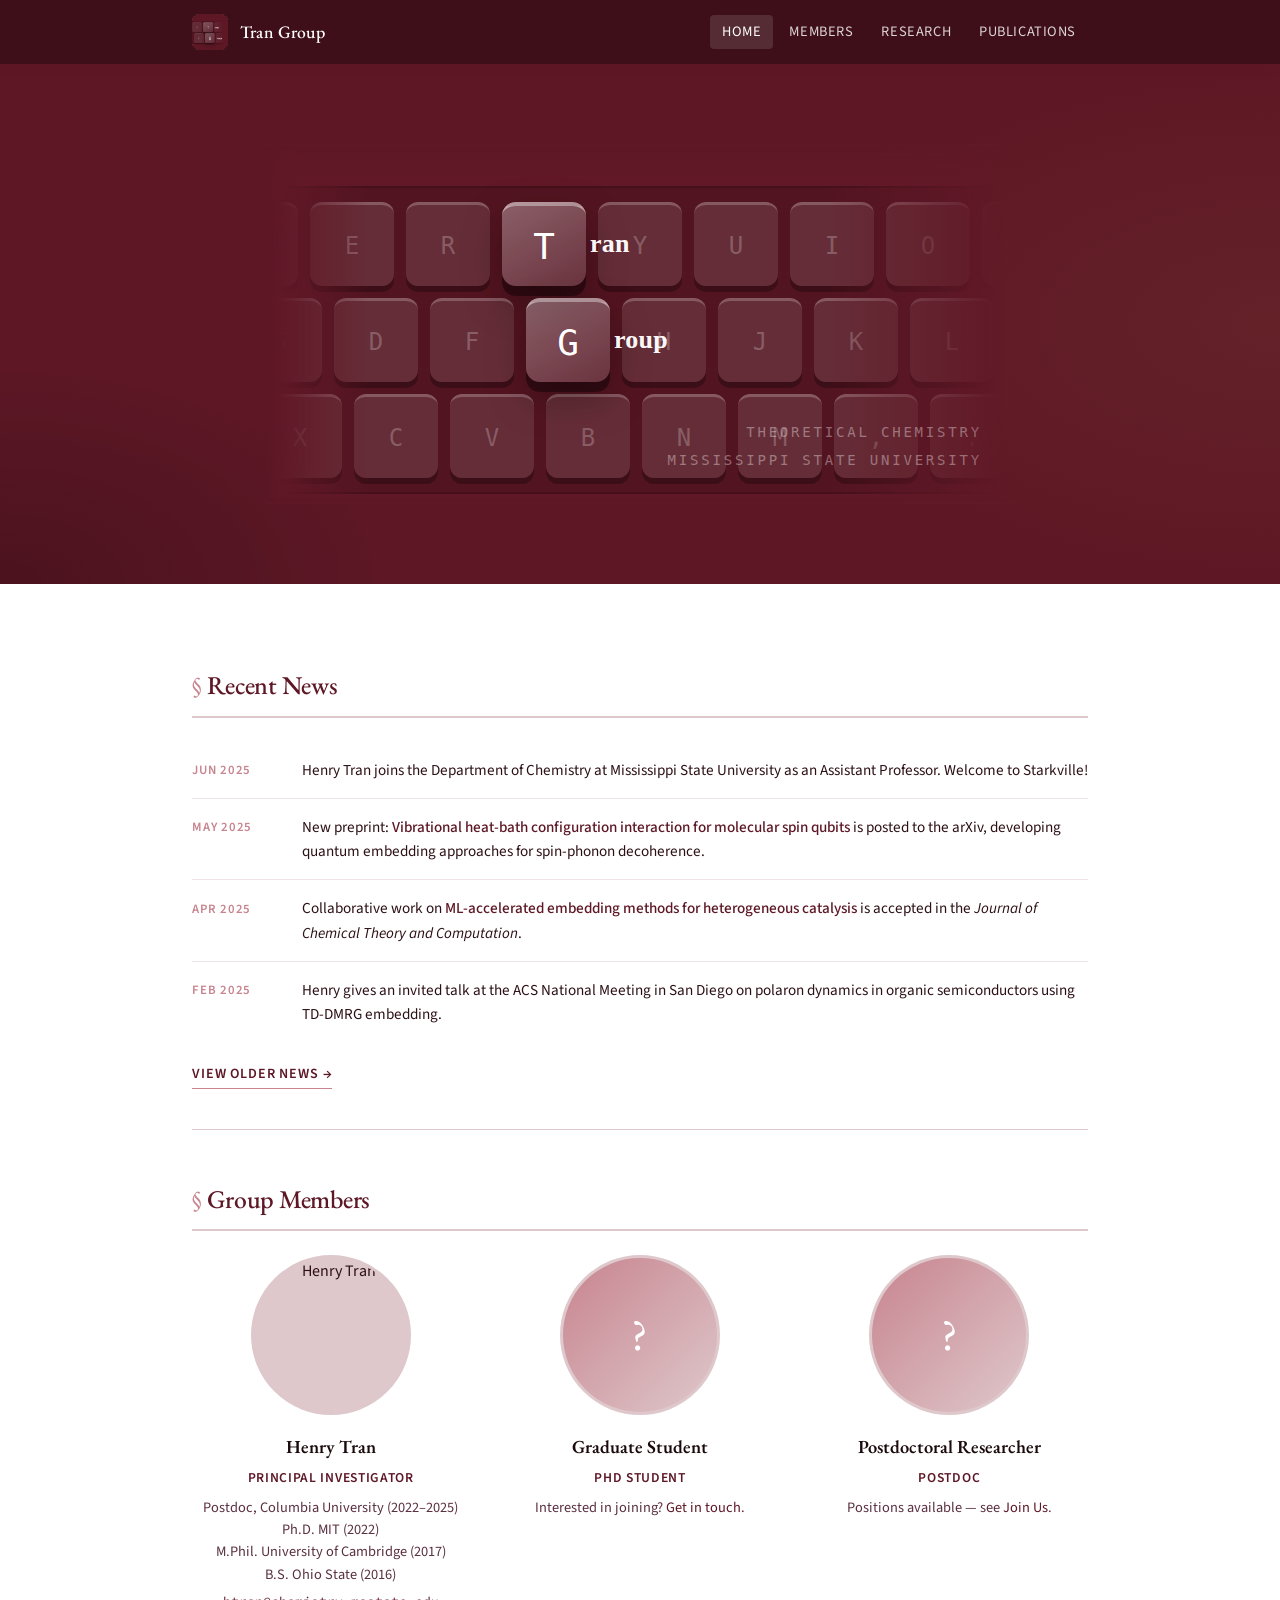
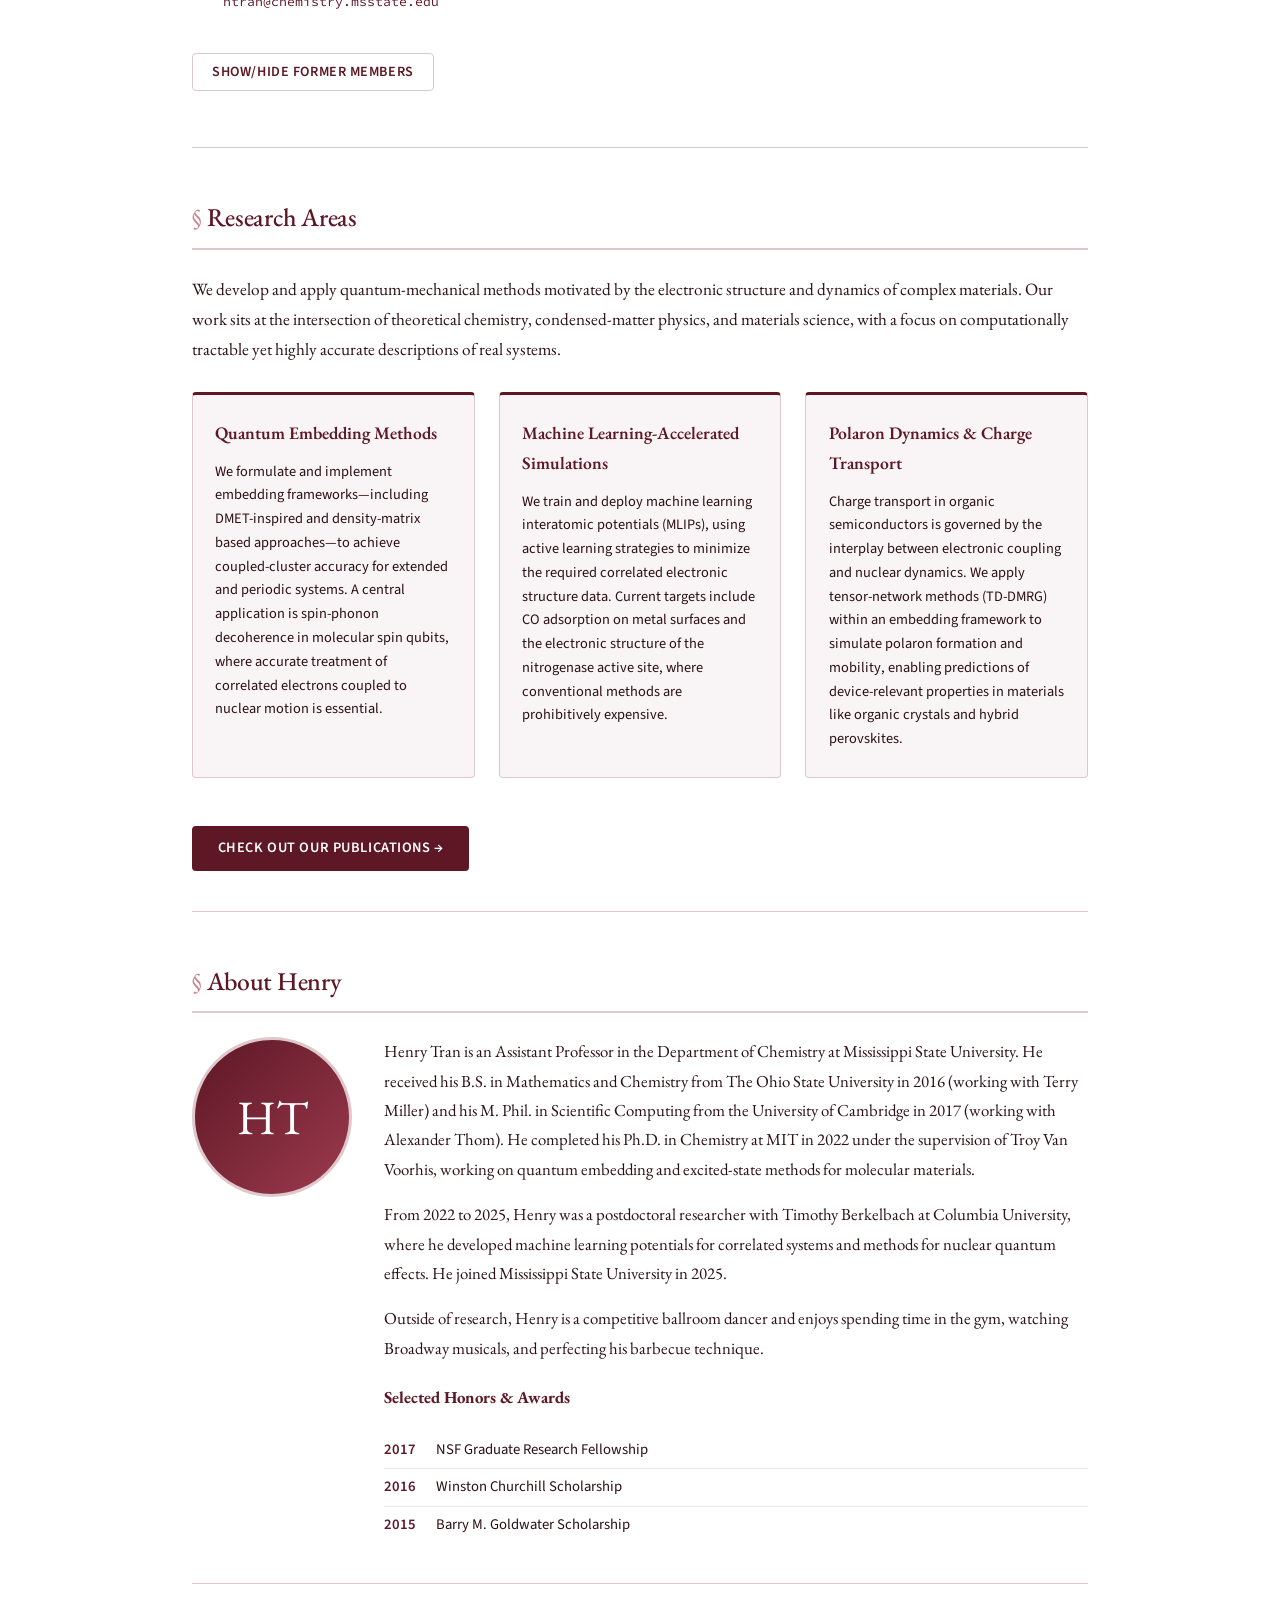
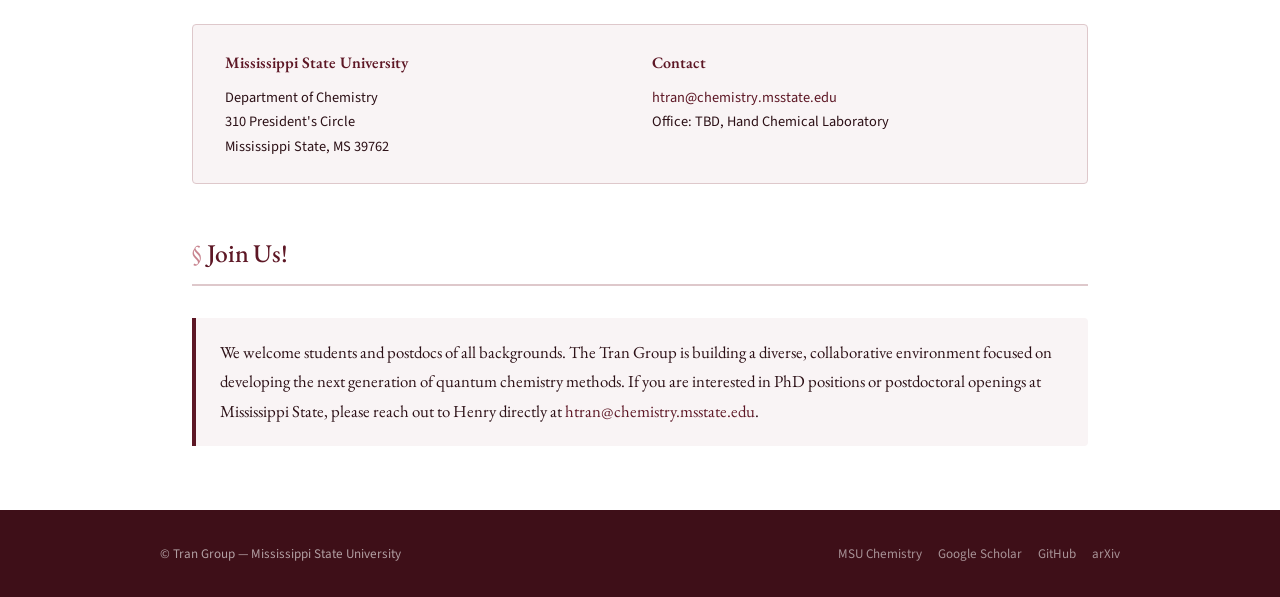
==== index.html @ 94c7b517 "initial commit" ====
<!DOCTYPE html>
<html lang="en">
<head>
  <meta charset="UTF-8" />
  <meta name="viewport" content="width=device-width, initial-scale=1" />
  <meta name="author" content="Henry Tran" />
  <meta name="description" content="The Tran Group — Theoretical Chemistry at Mississippi State University. Research in quantum embedding, machine learning potentials, and polaron dynamics." />
  <title>The Tran Group — Mississippi State University</title>
  <link rel="icon" type="image/png" href="images/tran_group_icon_maroon_512.png" />
  <link rel="stylesheet" href="css/main.css" />
</head>
<body>

<!-- ===== NAVBAR ===== -->
<nav class="navbar">
  <div class="navbar-inner">
    <a class="navbar-brand" href="index.html">
      <img class="nav-icon" src="images/tran_group_icon_maroon_512.png" alt="Tran Group icon" />
      <span>Tran Group</span>
    </a>
    <button class="navbar-toggle" id="navToggle" aria-label="Toggle navigation">
      <span></span><span></span><span></span>
    </button>
    <ul class="navbar-links" id="navLinks">
      <li><a href="index.html" class="active">Home</a></li>
      <li><a href="index.html#members">Members</a></li>
      <li><a href="index.html#research">Research</a></li>
      <li><a href="publications.html">Publications</a></li>
    </ul>
  </div>
</nav>

<!-- ===== HEADER ===== -->
<header class="site-header">
  <div class="header-inner">
    <div class="header-logo-wrap">
      <img src="images/tran_group_logo_maroon_fuzzy.png" alt="Tran Group logo" />
    </div>
    <div class="header-text">
      <h1>The Tran Group</h1>
      <p class="subtitle">Theoretical Chemistry at <em>Mississippi State University</em></p>
    </div>
  </div>
</header>

<!-- ===== MAIN CONTENT ===== -->
<main class="page-wrapper">

  <!-- News -->
  <section class="news-section" id="news">
    <h2 class="section-heading">Recent News</h2>
    <ul class="news-list">

      <li class="news-item">
        <span class="news-date">Jun 2025</span>
        <div class="news-content">
          Henry Tran joins the Department of Chemistry at Mississippi State University as an Assistant Professor. Welcome to Starkville!
        </div>
      </li>

      <li class="news-item">
        <span class="news-date">May 2025</span>
        <div class="news-content">
          New preprint: <a href="#">Vibrational heat-bath configuration interaction for molecular spin qubits</a> is posted to the arXiv, developing quantum embedding approaches for spin-phonon decoherence.
        </div>
      </li>

      <li class="news-item">
        <span class="news-date">Apr 2025</span>
        <div class="news-content">
          Collaborative work on <a href="#">ML-accelerated embedding methods for heterogeneous catalysis</a> is accepted in the <em>Journal of Chemical Theory and Computation</em>.
        </div>
      </li>

      <li class="news-item">
        <span class="news-date">Feb 2025</span>
        <div class="news-content">
          Henry gives an invited talk at the ACS National Meeting in San Diego on polaron dynamics in organic semiconductors using TD-DMRG embedding.
        </div>
      </li>

    </ul>
    <a class="view-older" href="news.html">View older news &rarr;</a>
  </section>

  <hr />

  <!-- Members -->
  <section id="members">
    <h2 class="section-heading">Group Members</h2>

    <div class="members-grid">

      <!-- PI -->
      <div class="member-card">
        <img class="member-photo" src="images/profiles/henry.jpg" alt="Henry Tran" />
        <div class="member-name">Henry Tran</div>
        <div class="member-role">Principal Investigator</div>
        <div class="member-bio">
          Postdoc, Columbia University (2022–2025)<br />
          Ph.D. MIT (2022)<br />
          M.Phil. University of Cambridge (2017)<br />
          B.S. Ohio State (2016)
        </div>
        <div class="member-email"><a href="mailto:htran@chemistry.msstate.edu">htran@chemistry.msstate.edu</a></div>
      </div>

      <!-- Placeholder grad students / postdocs -->
      <div class="member-card">
        <div class="member-photo-placeholder">?</div>
        <div class="member-name">Graduate Student</div>
        <div class="member-role">PhD Student</div>
        <div class="member-bio">
          Interested in joining? <a href="mailto:htran@chemistry.msstate.edu">Get in touch.</a>
        </div>
      </div>

      <div class="member-card">
        <div class="member-photo-placeholder">?</div>
        <div class="member-name">Postdoctoral Researcher</div>
        <div class="member-role">Postdoc</div>
        <div class="member-bio">
          Positions available — see <a href="#join">Join Us</a>.
        </div>
      </div>

    </div>

    <button class="former-members-toggle" id="formerToggle">Show/hide former members</button>
    <div class="former-list" id="formerList">
      <p style="font-size:0.9rem;color:var(--text-mid);padding:0.75rem 0;">No former members yet — the group is just getting started!</p>
    </div>
  </section>

  <hr />

  <!-- Research -->
  <section id="research">
    <h2 class="section-heading">Research Areas</h2>

    <p class="research-intro">
      We develop and apply quantum-mechanical methods motivated by the electronic structure and 
      dynamics of complex materials. Our work sits at the intersection of theoretical chemistry, 
      condensed-matter physics, and materials science, with a focus on computationally tractable 
      yet highly accurate descriptions of real systems.
    </p>

    <div class="research-areas">

      <div class="research-card">
        <h4>Quantum Embedding Methods</h4>
        <p>
          We formulate and implement embedding frameworks—including DMET-inspired and density-matrix 
          based approaches—to achieve coupled-cluster accuracy for extended and periodic systems. 
          A central application is spin-phonon decoherence in molecular spin qubits, where accurate 
          treatment of correlated electrons coupled to nuclear motion is essential.
        </p>
      </div>

      <div class="research-card">
        <h4>Machine Learning-Accelerated Simulations</h4>
        <p>
          We train and deploy machine learning interatomic potentials (MLIPs), using active learning 
          strategies to minimize the required correlated electronic structure data. Current targets 
          include CO adsorption on metal surfaces and the electronic structure of the nitrogenase 
          active site, where conventional methods are prohibitively expensive.
        </p>
      </div>

      <div class="research-card">
        <h4>Polaron Dynamics & Charge Transport</h4>
        <p>
          Charge transport in organic semiconductors is governed by the interplay between electronic 
          coupling and nuclear dynamics. We apply tensor-network methods (TD-DMRG) within an embedding 
          framework to simulate polaron formation and mobility, enabling predictions of device-relevant 
          properties in materials like organic crystals and hybrid perovskites.
        </p>
      </div>

    </div>

    <a class="publications-cta" href="publications.html">Check out our publications &rarr;</a>
  </section>

  <hr />

  <!-- About Henry -->
  <section id="about">
    <h2 class="section-heading">About Henry</h2>

    <div class="pi-bio">
      <div class="pi-photo-placeholder">HT</div>
      <div class="pi-bio-text">
        <p>
          Henry Tran is an Assistant Professor in the Department of Chemistry at Mississippi State 
          University. He received his B.S. in Mathematics and Chemistry from The Ohio State University 
          in 2016 (working with Terry Miller) and his M. Phil. in Scientific Computing from the University of Cambridge in 2017 (working with Alexander Thom). 
          He completed his Ph.D. in Chemistry at MIT in 2022 under the supervision of Troy Van Voorhis, working on 
          quantum embedding and excited-state methods for molecular materials.
        </p>
        <p>
          From 2022 to 2025, Henry was a postdoctoral researcher with Timothy Berkelbach at Columbia 
          University, where he developed machine learning potentials for 
          correlated systems and methods for nuclear quantum effects. He joined Mississippi State 
          University in 2025. 
        </p>
        <p>
          Outside of research, Henry is a competitive ballroom dancer and enjoys spending time in the gym, 
          watching Broadway musicals, and perfecting his barbecue technique.
        </p>

        <h3 style="font-family:var(--font-serif);font-size:1.05rem;color:var(--maroon);margin:1.25rem 0 0.5rem;">Selected Honors &amp; Awards</h3>
        <ul class="awards-list">
          <li>
            <span class="award-year">2017</span>
            <span>NSF Graduate Research Fellowship</span>
          </li>
          <li>
            <span class="award-year">2016</span>
            <span>Winston Churchill Scholarship</span>
          </li>
          <li>
            <span class="award-year">2015</span>
            <span>Barry M. Goldwater Scholarship</span>
          </li>
        </ul>
      </div>
    </div>
  </section>

  <hr />

  <!-- Contact -->
  <section id="contact">
    <div class="contact-section">
      <div>
        <h4>Mississippi State University</h4>
        <address>
          Department of Chemistry<br />
          310 President's Circle<br />
          Mississippi State, MS 39762
        </address>
      </div>
      <div>
        <h4>Contact</h4>
        <p>
          <a href="mailto:htran@chemistry.msstate.edu">htran@chemistry.msstate.edu</a><br />
          Office: TBD, Hand Chemical Laboratory
        </p>
      </div>
    </div>
  </section>

  <!-- Join Us -->
  <section id="join">
    <h2 class="section-heading">Join Us!</h2>
    <div class="join-section">
      We welcome students and postdocs of all backgrounds. The Tran Group is building a diverse, 
      collaborative environment focused on developing the next generation of quantum chemistry methods. 
      If you are interested in PhD positions or postdoctoral openings at Mississippi State, 
      please reach out to Henry directly at 
      <a href="mailto:htran@chemistry.msstate.edu">htran@chemistry.msstate.edu</a>.
    </div>
  </section>

</main>

<!-- ===== FOOTER ===== -->
<footer class="site-footer">
  <div class="footer-inner">
    <span class="footer-copy">&copy; Tran Group &mdash; Mississippi State University</span>
    <ul class="footer-links">
      <li><a href="https://www.chemistry.msstate.edu/" target="_blank" rel="noopener">MSU Chemistry</a></li>
      <li><a href="https://scholar.google.com/" target="_blank" rel="noopener">Google Scholar</a></li>
      <li><a href="https://github.com/" target="_blank" rel="noopener">GitHub</a></li>
      <li><a href="https://arxiv.org/" target="_blank" rel="noopener">arXiv</a></li>
    </ul>
  </div>
</footer>

<script>
  // Mobile nav toggle
  document.getElementById('navToggle').addEventListener('click', function() {
    document.getElementById('navLinks').classList.toggle('open');
  });

  // Former members toggle
  document.getElementById('formerToggle').addEventListener('click', function() {
    var list = document.getElementById('formerList');
    list.classList.toggle('open');
    this.textContent = list.classList.contains('open')
      ? 'Hide former members'
      : 'Show/hide former members';
  });
</script>

</body>
</html>
---- css/main.css ----
/* ============================================================
   Tran Group — Theoretical Chemistry, Mississippi State University
   CSS — MSU Maroon theme, modeled after Berkelbach Group layout
   ============================================================ */

/* ---------- Google Fonts ---------- */
@import url('https://fonts.googleapis.com/css2?family=EB+Garamond:ital,wght@0,400;0,500;0,600;1,400&family=Source+Sans+3:wght@300;400;600&family=Source+Code+Pro:wght@400&display=swap');

/* ---------- CSS Variables ---------- */
:root {
  --maroon:        #5D1725;
  --maroon-dark:   #3E0F18;
  --maroon-mid:    #7A2133;
  --maroon-light:  #9B3A4D;
  --maroon-pale:   #C8848F;
  --maroon-bg:     #F9F4F5;
  --gold:          #C8A951;
  --gold-light:    #E8CC80;
  --white:         #FFFFFF;
  --off-white:     #FAFAFA;
  --text-dark:     #1A0A0C;
  --text-body:     #2C1016;
  --text-mid:      #5A3040;
  --text-light:    #9B7080;
  --border:        #DEC8CB;
  --border-light:  #F0E4E6;
  --shadow:        rgba(93,23,37,0.12);
  --shadow-strong: rgba(93,23,37,0.22);
  --nav-height:    64px;
  --font-serif:    'EB Garamond', Georgia, serif;
  --font-sans:     'Source Sans 3', system-ui, sans-serif;
  --font-mono:     'Source Code Pro', monospace;
}

/* ---------- Reset & Base ---------- */
*, *::before, *::after { box-sizing: border-box; margin: 0; padding: 0; }

html { scroll-behavior: smooth; font-size: 16px; }

body {
  font-family: var(--font-sans);
  font-size: 1rem;
  line-height: 1.7;
  color: var(--text-body);
  background: var(--white);
  -webkit-font-smoothing: antialiased;
}

a {
  color: var(--maroon);
  text-decoration: none;
  transition: color 0.2s;
}
a:hover { color: var(--maroon-light); text-decoration: underline; }

img { max-width: 100%; display: block; }

hr {
  border: none;
  border-top: 1px solid var(--border);
  margin: 2.5rem 0;
}

/* ---------- Navbar ---------- */
.navbar {
  position: sticky;
  top: 0;
  z-index: 100;
  background: var(--maroon-dark);
  height: var(--nav-height);
  display: flex;
  align-items: center;
  box-shadow: 0 2px 10px var(--shadow-strong);
}

.navbar-inner {
  max-width: 960px;
  width: 100%;
  margin: 0 auto;
  padding: 0 2rem;
  display: flex;
  align-items: center;
  justify-content: space-between;
  gap: 1rem;
}

.navbar-brand {
  display: flex;
  align-items: center;
  gap: 0.75rem;
  text-decoration: none;
}

.navbar-brand img.nav-icon {
  width: 36px;
  height: 36px;
  border-radius: 8px;
  object-fit: cover;
  flex-shrink: 0;
}

.navbar-brand span {
  font-family: var(--font-serif);
  font-size: 1.1rem;
  font-weight: 500;
  color: var(--white);
  letter-spacing: 0.01em;
  white-space: nowrap;
}

.navbar-toggle {
  display: none;
  background: none;
  border: none;
  cursor: pointer;
  padding: 0.25rem;
  flex-direction: column;
  gap: 5px;
}
.navbar-toggle span {
  display: block;
  width: 22px;
  height: 2px;
  background: var(--white);
  border-radius: 2px;
  transition: 0.3s;
}

.navbar-links {
  display: flex;
  align-items: center;
  gap: 0.25rem;
  list-style: none;
}

.navbar-links a {
  color: rgba(255,255,255,0.82);
  font-family: var(--font-sans);
  font-size: 0.9rem;
  font-weight: 400;
  letter-spacing: 0.04em;
  text-transform: uppercase;
  padding: 0.4rem 0.75rem;
  border-radius: 4px;
  text-decoration: none;
  transition: background 0.2s, color 0.2s;
}
.navbar-links a:hover,
.navbar-links a.active {
  background: rgba(255,255,255,0.12);
  color: var(--white);
  text-decoration: none;
}

/* ---------- Hero / Header Banner ---------- */
.site-header {
  background: var(--maroon);
  padding: 5rem 2rem;
  position: relative;
  overflow: hidden;
  width: 100%;
}

.site-header::before {
  content: '';
  position: absolute;
  inset: 0;
  background:
    radial-gradient(ellipse 70% 90% at 100% 50%, rgba(200,169,81,0.07) 0%, transparent 60%),
    radial-gradient(ellipse 50% 70% at 0% 100%, rgba(0,0,0,0.2) 0%, transparent 60%);
  pointer-events: none;
}

.header-inner {
  display: flex;
  justify-content: center;
  align-items: center;
  position: relative;
  width: 100%;
}

.header-logo-wrap {
  display: flex;
  justify-content: center;
  width: 100%;
}

.header-logo-wrap img {
  height: 360px;
  width: auto;
  max-width: 90%;
  filter: brightness(1.05);
  display: block;
}

/* hide the text block entirely in the full-banner layout */
.header-text { display: none; }

/* ---------- Layout Wrapper ---------- */
.page-wrapper {
  max-width: 960px;
  margin: 0 auto;
  padding: 0 2rem;
}

/* ---------- Section headings ---------- */
.section-heading {
  font-family: var(--font-serif);
  font-size: 1.6rem;
  font-weight: 500;
  color: var(--maroon);
  border-bottom: 2px solid var(--border);
  padding-bottom: 0.5rem;
  margin: 3rem 0 1.5rem;
  letter-spacing: -0.01em;
}

.section-heading::before {
  content: '§ ';
  color: var(--maroon-pale);
  font-weight: 400;
}

/* ---------- News Section ---------- */
.news-section {
  padding: 2rem 0 0;
}

.news-list { list-style: none; }

.news-item {
  display: grid;
  grid-template-columns: 90px 1fr;
  gap: 0 1.25rem;
  padding: 1rem 0;
  border-bottom: 1px solid var(--border-light);
  align-items: start;
}

.news-item:last-child { border-bottom: none; }

.news-date {
  font-family: var(--font-sans);
  font-size: 0.8rem;
  font-weight: 600;
  color: var(--maroon-pale);
  text-transform: uppercase;
  letter-spacing: 0.06em;
  padding-top: 0.15rem;
  white-space: nowrap;
}

.news-content {
  font-size: 0.95rem;
  line-height: 1.6;
  color: var(--text-body);
}

.news-content a { font-weight: 500; }

.view-older {
  display: inline-block;
  margin-top: 1.25rem;
  font-size: 0.88rem;
  font-weight: 600;
  color: var(--maroon);
  text-transform: uppercase;
  letter-spacing: 0.06em;
  border-bottom: 1px solid var(--maroon-pale);
  padding-bottom: 1px;
}

/* ---------- Members Section ---------- */
.members-grid {
  display: grid;
  grid-template-columns: repeat(auto-fill, minmax(240px, 1fr));
  gap: 2.5rem 2rem;
  margin: 1.5rem 0;
}

.member-card {
  display: flex;
  flex-direction: column;
  align-items: center;
  text-align: center;
}

.member-photo {
  width: 160px;
  height: 160px;
  border-radius: 50%;
  object-fit: cover;
  background: var(--border);
  margin-bottom: 1rem;
  border: 3px solid var(--border);
  transition: border-color 0.2s;
}

.member-card:hover .member-photo { border-color: var(--maroon-pale); }

.member-photo-placeholder {
  width: 160px;
  height: 160px;
  border-radius: 50%;
  background: linear-gradient(135deg, var(--maroon-pale), var(--border));
  margin-bottom: 1rem;
  display: flex;
  align-items: center;
  justify-content: center;
  color: var(--white);
  font-size: 2.75rem;
  font-family: var(--font-serif);
  border: 3px solid var(--border);
  flex-shrink: 0;
}

.member-name {
  font-family: var(--font-serif);
  font-size: 1.15rem;
  font-weight: 600;
  color: var(--text-dark);
  margin-bottom: 0.2rem;
}

.member-role {
  font-size: 0.85rem;
  font-weight: 600;
  color: var(--maroon);
  text-transform: uppercase;
  letter-spacing: 0.05em;
  margin-bottom: 0.5rem;
}

.member-bio {
  font-size: 0.9rem;
  color: var(--text-mid);
  line-height: 1.55;
}

.member-email {
  font-size: 0.82rem;
  color: var(--maroon-light);
  margin-top: 0.3rem;
  font-family: var(--font-mono);
  word-break: break-all;
}

/* Former members */
.former-members-toggle {
  background: none;
  border: 1px solid var(--border);
  color: var(--maroon);
  font-family: var(--font-sans);
  font-size: 0.88rem;
  font-weight: 600;
  letter-spacing: 0.04em;
  text-transform: uppercase;
  padding: 0.5rem 1.2rem;
  border-radius: 4px;
  cursor: pointer;
  margin: 1rem 0;
  transition: background 0.2s, color 0.2s;
}
.former-members-toggle:hover { background: var(--maroon); color: var(--white); }

.former-list {
  display: none;
  margin-top: 1rem;
}
.former-list.open { display: block; }

.former-item {
  padding: 0.65rem 0;
  border-bottom: 1px solid var(--border-light);
  font-size: 0.92rem;
}
.former-item:last-child { border-bottom: none; }

.former-name {
  font-weight: 600;
  color: var(--text-dark);
  margin-bottom: 0.1rem;
}
.former-role {
  font-size: 0.8rem;
  color: var(--maroon);
  font-weight: 600;
  text-transform: uppercase;
  letter-spacing: 0.04em;
}
.former-current {
  font-size: 0.82rem;
  color: var(--text-mid);
}

/* ---------- Research Section ---------- */
.research-intro {
  font-family: var(--font-serif);
  font-size: 1.08rem;
  line-height: 1.75;
  color: var(--text-body);
  margin-bottom: 1.75rem;
}

.research-areas {
  display: grid;
  grid-template-columns: repeat(auto-fill, minmax(260px, 1fr));
  gap: 1.5rem;
  margin: 1.5rem 0;
}

.research-card {
  background: var(--maroon-bg);
  border: 1px solid var(--border);
  border-top: 3px solid var(--maroon);
  border-radius: 4px;
  padding: 1.4rem 1.4rem 1.6rem;
  transition: box-shadow 0.2s;
}

.research-card:hover {
  box-shadow: 0 4px 18px var(--shadow);
}

.research-card h4 {
  font-family: var(--font-serif);
  font-size: 1.1rem;
  font-weight: 600;
  color: var(--maroon);
  margin-bottom: 0.75rem;
}

.research-card p {
  font-size: 0.9rem;
  line-height: 1.65;
  color: var(--text-body);
}

.publications-cta {
  display: inline-block;
  margin-top: 1.5rem;
  background: var(--maroon);
  color: var(--white);
  font-size: 0.9rem;
  font-weight: 600;
  letter-spacing: 0.04em;
  text-transform: uppercase;
  padding: 0.65rem 1.6rem;
  border-radius: 4px;
  text-decoration: none;
  transition: background 0.2s;
}
.publications-cta:hover { background: var(--maroon-dark); color: var(--white); text-decoration: none; }

/* ---------- PI Bio Section ---------- */
.pi-bio {
  display: grid;
  grid-template-columns: 160px 1fr;
  gap: 2rem;
  align-items: start;
  margin: 1.5rem 0;
}

.pi-photo {
  width: 160px;
  height: 160px;
  border-radius: 50%;
  object-fit: cover;
  border: 3px solid var(--border);
}

.pi-photo-placeholder {
  width: 160px;
  height: 160px;
  border-radius: 50%;
  background: linear-gradient(135deg, var(--maroon), var(--maroon-light));
  display: flex;
  align-items: center;
  justify-content: center;
  color: var(--white);
  font-size: 3rem;
  font-family: var(--font-serif);
  border: 3px solid var(--border);
  flex-shrink: 0;
}

.pi-bio-text p {
  font-family: var(--font-serif);
  font-size: 1.05rem;
  line-height: 1.75;
  margin-bottom: 1rem;
}

.awards-list {
  list-style: none;
  margin-top: 1.25rem;
}

.awards-list li {
  display: flex;
  gap: 0.75rem;
  padding: 0.45rem 0;
  border-bottom: 1px solid var(--border-light);
  font-size: 0.92rem;
  line-height: 1.5;
}
.awards-list li:last-child { border-bottom: none; }

.award-year {
  font-weight: 600;
  color: var(--maroon);
  white-space: nowrap;
  min-width: 40px;
}

/* ---------- Contact / Address Section ---------- */
.contact-section {
  background: var(--maroon-bg);
  border: 1px solid var(--border);
  border-radius: 4px;
  padding: 1.5rem 2rem;
  margin: 2rem 0;
  display: grid;
  grid-template-columns: 1fr 1fr;
  gap: 1.5rem;
}

.contact-section h4 {
  font-family: var(--font-serif);
  font-size: 1rem;
  color: var(--maroon);
  margin-bottom: 0.6rem;
  font-weight: 600;
}

.contact-section p,
.contact-section address {
  font-style: normal;
  font-size: 0.9rem;
  line-height: 1.7;
  color: var(--text-body);
}

/* ---------- Join Section ---------- */
.join-section {
  font-family: var(--font-serif);
  font-size: 1.05rem;
  line-height: 1.75;
  color: var(--text-body);
  background: var(--maroon-bg);
  border-left: 4px solid var(--maroon);
  padding: 1.25rem 1.5rem;
  border-radius: 0 4px 4px 0;
  margin: 2rem 0;
}

/* ---------- Footer ---------- */
.site-footer {
  background: var(--maroon-dark);
  color: rgba(255,255,255,0.6);
  padding: 2rem;
  margin-top: 4rem;
  font-size: 0.85rem;
}

.footer-inner {
  max-width: 960px;
  margin: 0 auto;
  display: flex;
  align-items: center;
  justify-content: space-between;
  flex-wrap: wrap;
  gap: 1rem;
}

.footer-links {
  display: flex;
  gap: 1rem;
  flex-wrap: wrap;
  list-style: none;
}

.footer-links a {
  color: rgba(255,255,255,0.55);
  font-size: 0.82rem;
  text-decoration: none;
  transition: color 0.2s;
}
.footer-links a:hover { color: var(--white); text-decoration: none; }

.footer-copy {
  font-size: 0.82rem;
}

/* ---------- Publications page ---------- */
.pub-section-heading {
  font-family: var(--font-serif);
  font-size: 1.25rem;
  color: var(--maroon);
  font-weight: 600;
  margin: 2.5rem 0 1rem;
  padding-bottom: 0.4rem;
  border-bottom: 1px solid var(--border);
}

.pub-list { list-style: none; }

.pub-item {
  display: grid;
  grid-template-columns: 80px 1fr;
  gap: 0 1rem;
  padding: 0.9rem 0;
  border-bottom: 1px solid var(--border-light);
  align-items: start;
}
.pub-item:last-child { border-bottom: none; }

.pub-date {
  font-size: 0.78rem;
  color: var(--maroon-pale);
  font-weight: 600;
  text-transform: uppercase;
  letter-spacing: 0.05em;
  padding-top: 0.15rem;
  white-space: nowrap;
}

.pub-content { font-size: 0.92rem; line-height: 1.55; }
.pub-content a { font-weight: 500; color: var(--maroon); }
.pub-content a:hover { color: var(--maroon-light); }
.pub-authors { color: var(--text-mid); font-size: 0.87rem; margin-top: 0.2rem; }
.pub-journal { color: var(--text-mid); font-size: 0.87rem; font-style: italic; }
.pub-note { font-size: 0.82rem; color: var(--maroon-pale); font-style: italic; margin-top: 0.2rem; }

.pub-former-toggle {
  background: none;
  border: 1px solid var(--border);
  color: var(--maroon);
  font-family: var(--font-sans);
  font-size: 0.88rem;
  font-weight: 600;
  letter-spacing: 0.04em;
  text-transform: uppercase;
  padding: 0.5rem 1.2rem;
  border-radius: 4px;
  cursor: pointer;
  margin: 1rem 0;
  transition: background 0.2s, color 0.2s;
}
.pub-former-toggle:hover { background: var(--maroon); color: var(--white); }

.pub-former { display: none; }
.pub-former.open { display: block; }

/* ---------- Responsive ---------- */
@media (max-width: 768px) {
  .navbar-toggle { display: flex; }

  .navbar-links {
    display: none;
    position: absolute;
    top: var(--nav-height);
    left: 0;
    right: 0;
    background: var(--maroon-dark);
    flex-direction: column;
    padding: 0.75rem 1rem;
    gap: 0;
    box-shadow: 0 4px 12px var(--shadow-strong);
  }
  .navbar-links.open { display: flex; }
  .navbar-links li { width: 100%; }
  .navbar-links a { display: block; padding: 0.65rem 0.75rem; font-size: 0.95rem; }

  .header-inner { flex-direction: column; align-items: flex-start; gap: 1.25rem; }
  .header-text h1 { font-size: 1.8rem; }

  .pi-bio { grid-template-columns: 1fr; }
  .pi-photo, .pi-photo-placeholder { width: 120px; height: 120px; }

  .contact-section { grid-template-columns: 1fr; }

  .members-grid { grid-template-columns: repeat(auto-fill, minmax(180px, 1fr)); }
  .research-areas { grid-template-columns: 1fr; }
}

@media (max-width: 480px) {
  .page-wrapper { padding: 0 1rem; }
  .news-item { grid-template-columns: 1fr; gap: 0.2rem; }
  .pub-item { grid-template-columns: 1fr; }
  .pub-date { display: inline; margin-right: 0.5rem; }
}
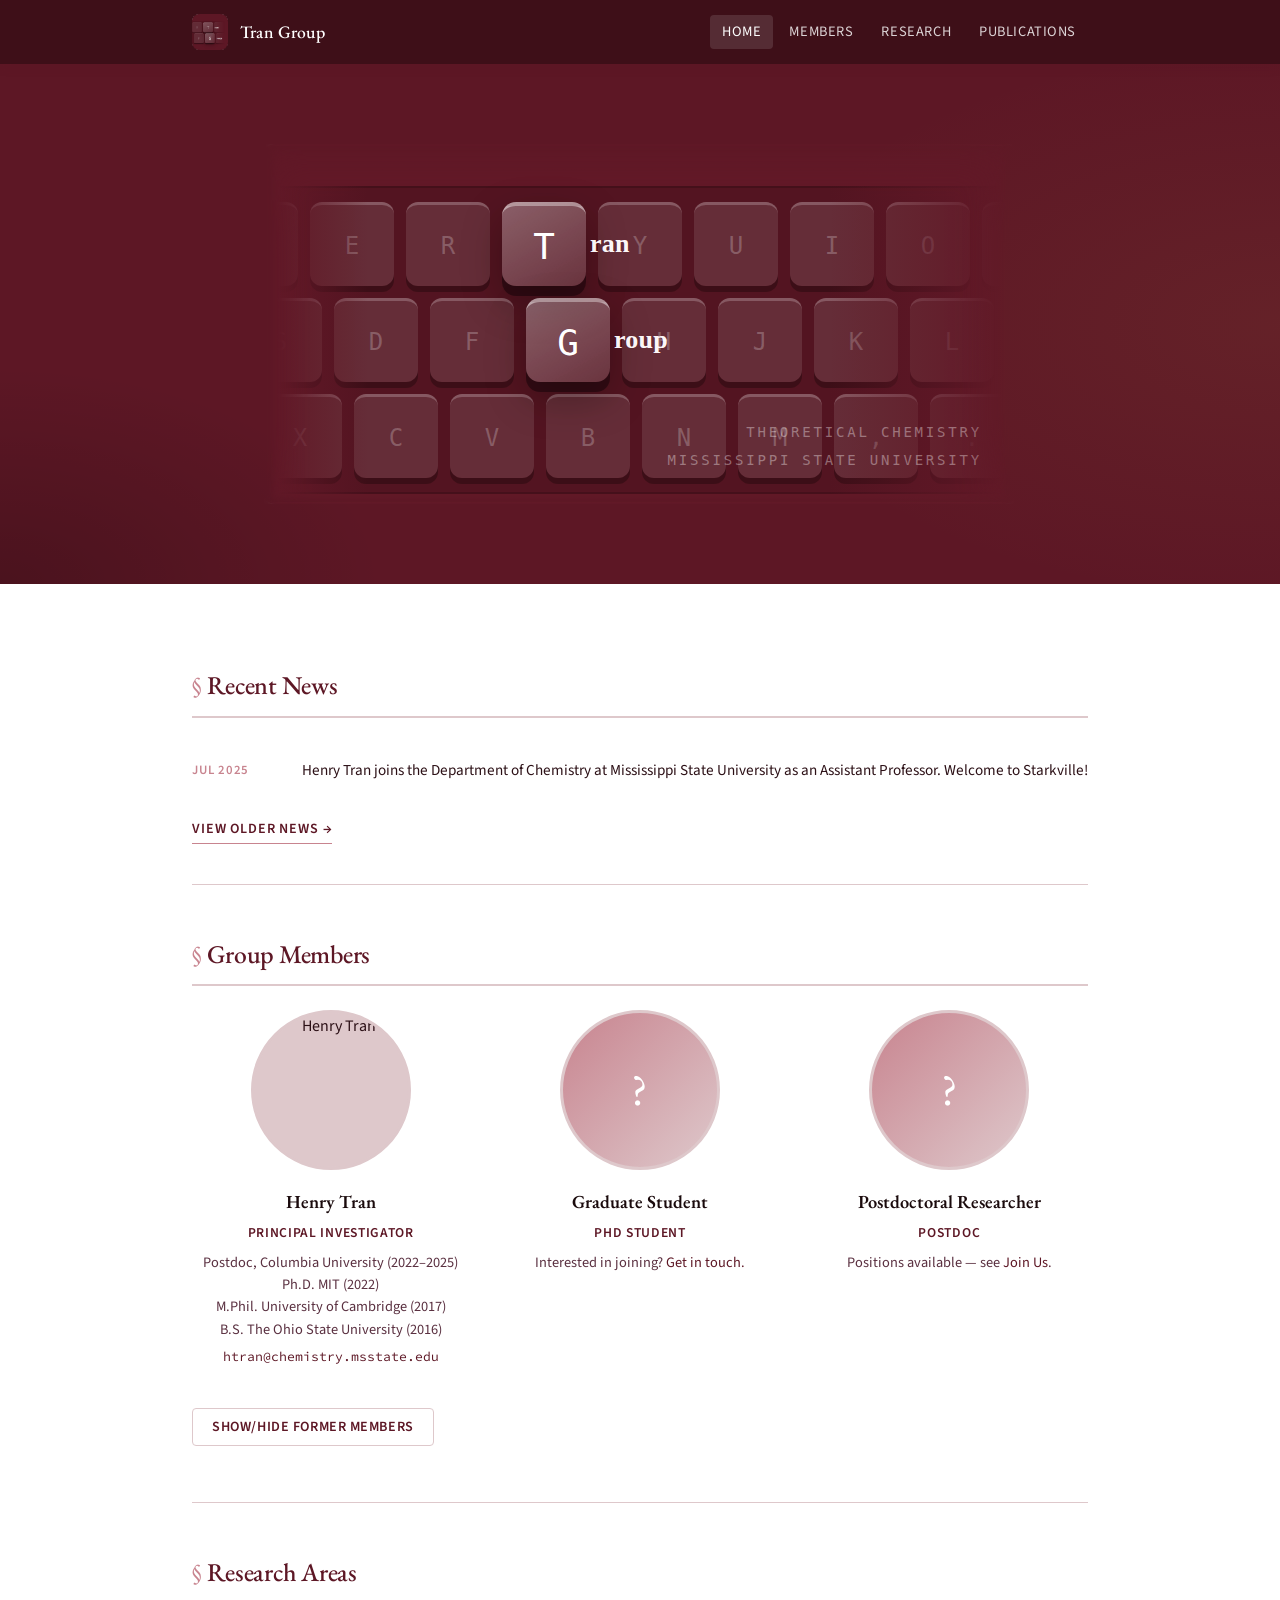
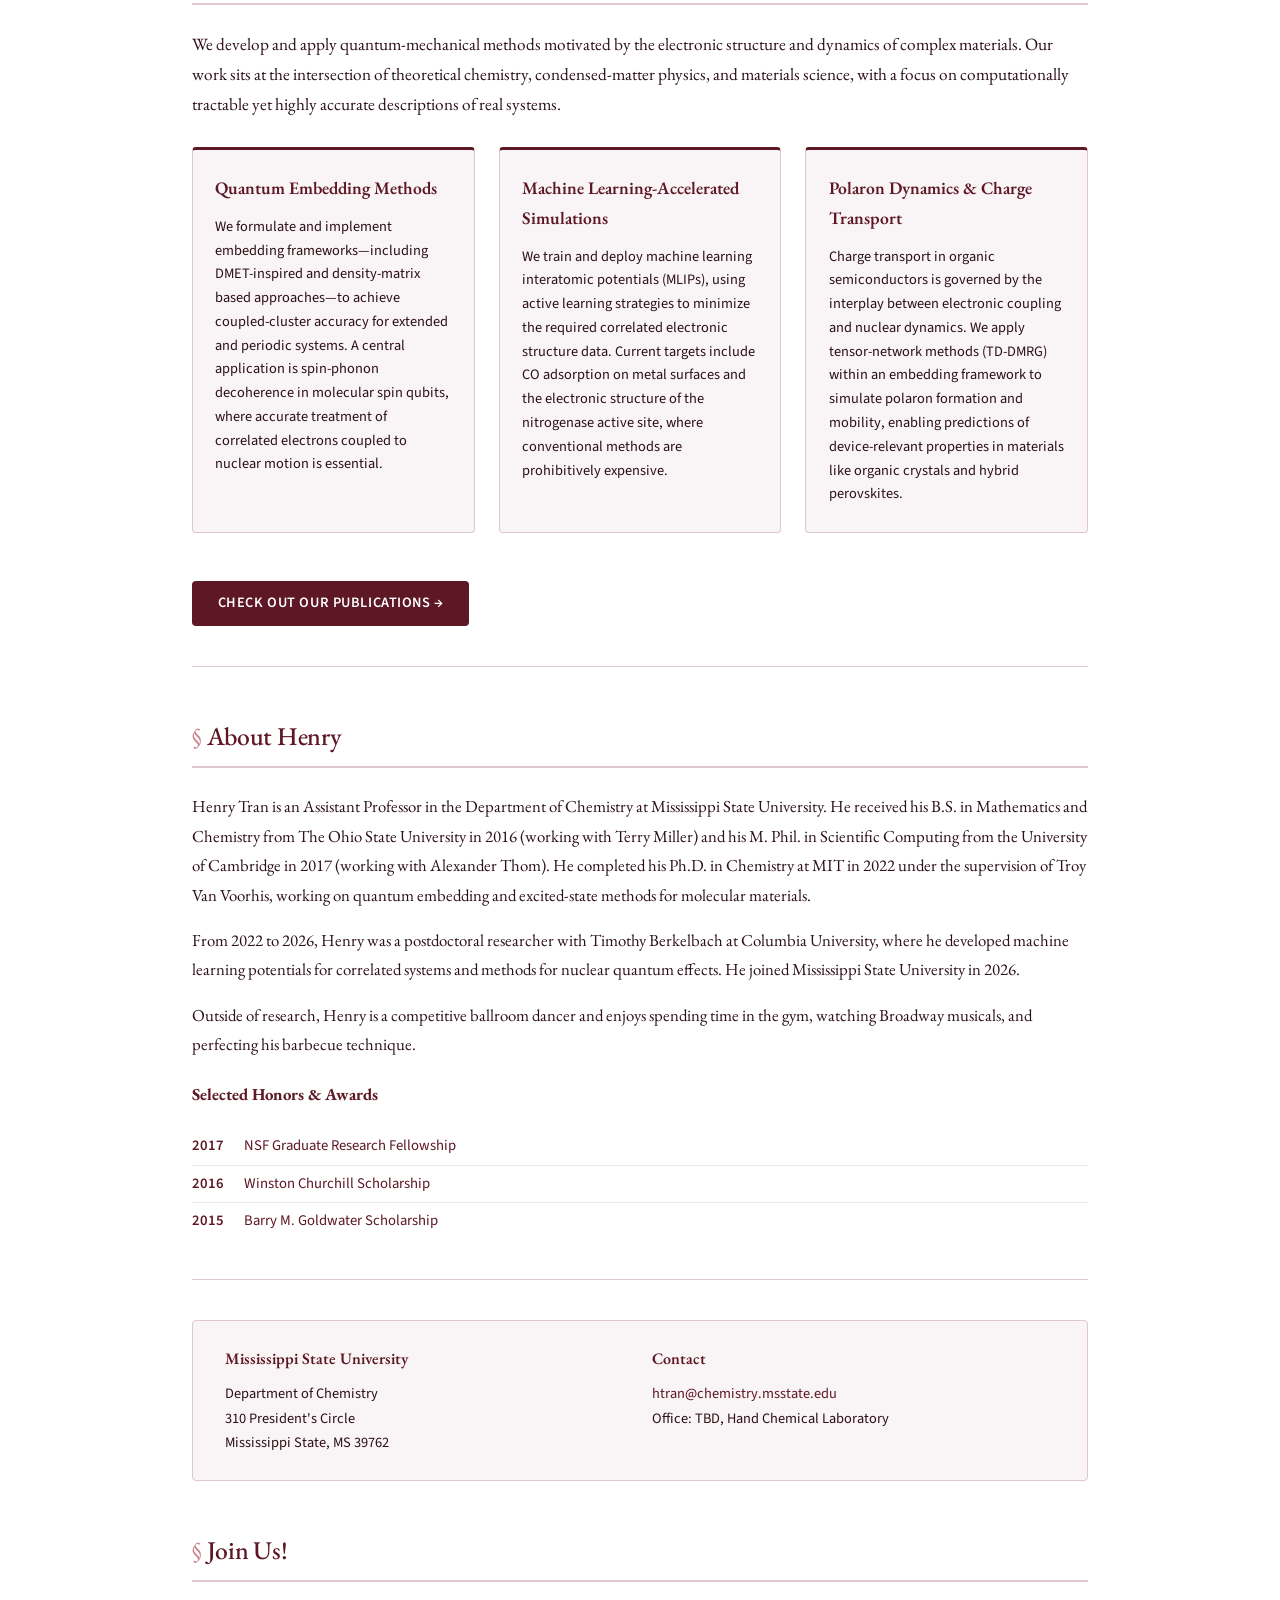
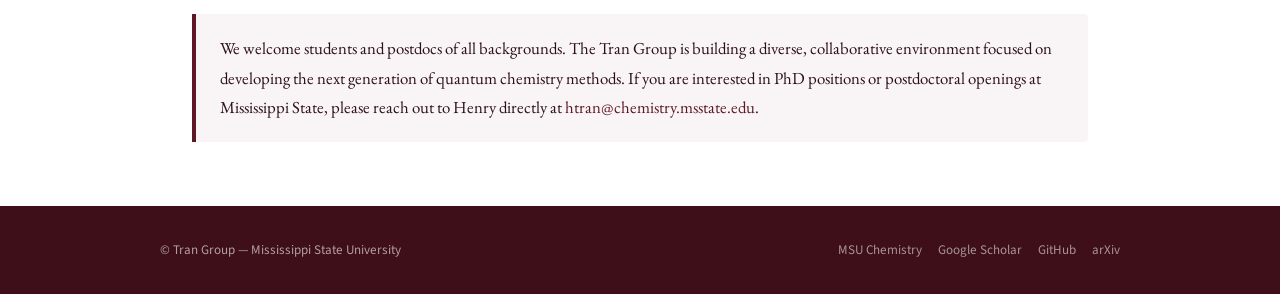
==== commit 9b2531b1: "Removed photo in pi info section" ====
--- a/index.html
+++ b/index.html
@@ -52,12 +52,13 @@
     <ul class="news-list">
 
       <li class="news-item">
-        <span class="news-date">Jun 2025</span>
+        <span class="news-date">Jul 2025</span>
         <div class="news-content">
           Henry Tran joins the Department of Chemistry at Mississippi State University as an Assistant Professor. Welcome to Starkville!
         </div>
       </li>
 
+      <!--
       <li class="news-item">
         <span class="news-date">May 2025</span>
         <div class="news-content">
@@ -78,7 +79,7 @@
           Henry gives an invited talk at the ACS National Meeting in San Diego on polaron dynamics in organic semiconductors using TD-DMRG embedding.
         </div>
       </li>
-
+      -->
     </ul>
     <a class="view-older" href="news.html">View older news &rarr;</a>
   </section>
@@ -100,7 +101,7 @@
           Postdoc, Columbia University (2022–2025)<br />
           Ph.D. MIT (2022)<br />
           M.Phil. University of Cambridge (2017)<br />
-          B.S. Ohio State (2016)
+          B.S. The Ohio State University (2016)
         </div>
         <div class="member-email"><a href="mailto:htran@chemistry.msstate.edu">htran@chemistry.msstate.edu</a></div>
       </div>
@@ -189,7 +190,7 @@
     <h2 class="section-heading">About Henry</h2>
 
     <div class="pi-bio">
-      <div class="pi-photo-placeholder">HT</div>
+      <!-- <div class="pi-photo-placeholder">HT</div> -->
       <div class="pi-bio-text">
         <p>
           Henry Tran is an Assistant Professor in the Department of Chemistry at Mississippi State 
@@ -199,10 +200,10 @@
           quantum embedding and excited-state methods for molecular materials.
         </p>
         <p>
-          From 2022 to 2025, Henry was a postdoctoral researcher with Timothy Berkelbach at Columbia 
+          From 2022 to 2026, Henry was a postdoctoral researcher with Timothy Berkelbach at Columbia 
           University, where he developed machine learning potentials for 
           correlated systems and methods for nuclear quantum effects. He joined Mississippi State 
-          University in 2025. 
+          University in 2026. 
         </p>
         <p>
           Outside of research, Henry is a competitive ballroom dancer and enjoys spending time in the gym, 
@@ -213,15 +214,15 @@
         <ul class="awards-list">
           <li>
             <span class="award-year">2017</span>
-            <span>NSF Graduate Research Fellowship</span>
+            <span> <a href="https://www.nsfgrfp.org/" target="_blank" rel="noopener">NSF Graduate Research Fellowship</a></span>
           </li>
           <li>
             <span class="award-year">2016</span>
-            <span>Winston Churchill Scholarship</span>
+            <span> <a href="https://www.churchillscholarship.org/" target="_blank" rel="noopener">Winston Churchill Scholarship</a></span>
           </li>
           <li>
             <span class="award-year">2015</span>
-            <span>Barry M. Goldwater Scholarship</span>
+            <span> <a href="https://goldwaterscholarship.gov/2015-scholars/" target="_blank" rel="noopener">Barry M. Goldwater Scholarship</a></span>
           </li>
         </ul>
       </div>
--- a/css/main.css
+++ b/css/main.css
@@ -455,7 +455,7 @@
 /* ---------- PI Bio Section ---------- */
 .pi-bio {
   display: grid;
-  grid-template-columns: 160px 1fr;
+  /* grid-template-columns: 160px 1fr;*/
   gap: 2rem;
   align-items: start;
   margin: 1.5rem 0;
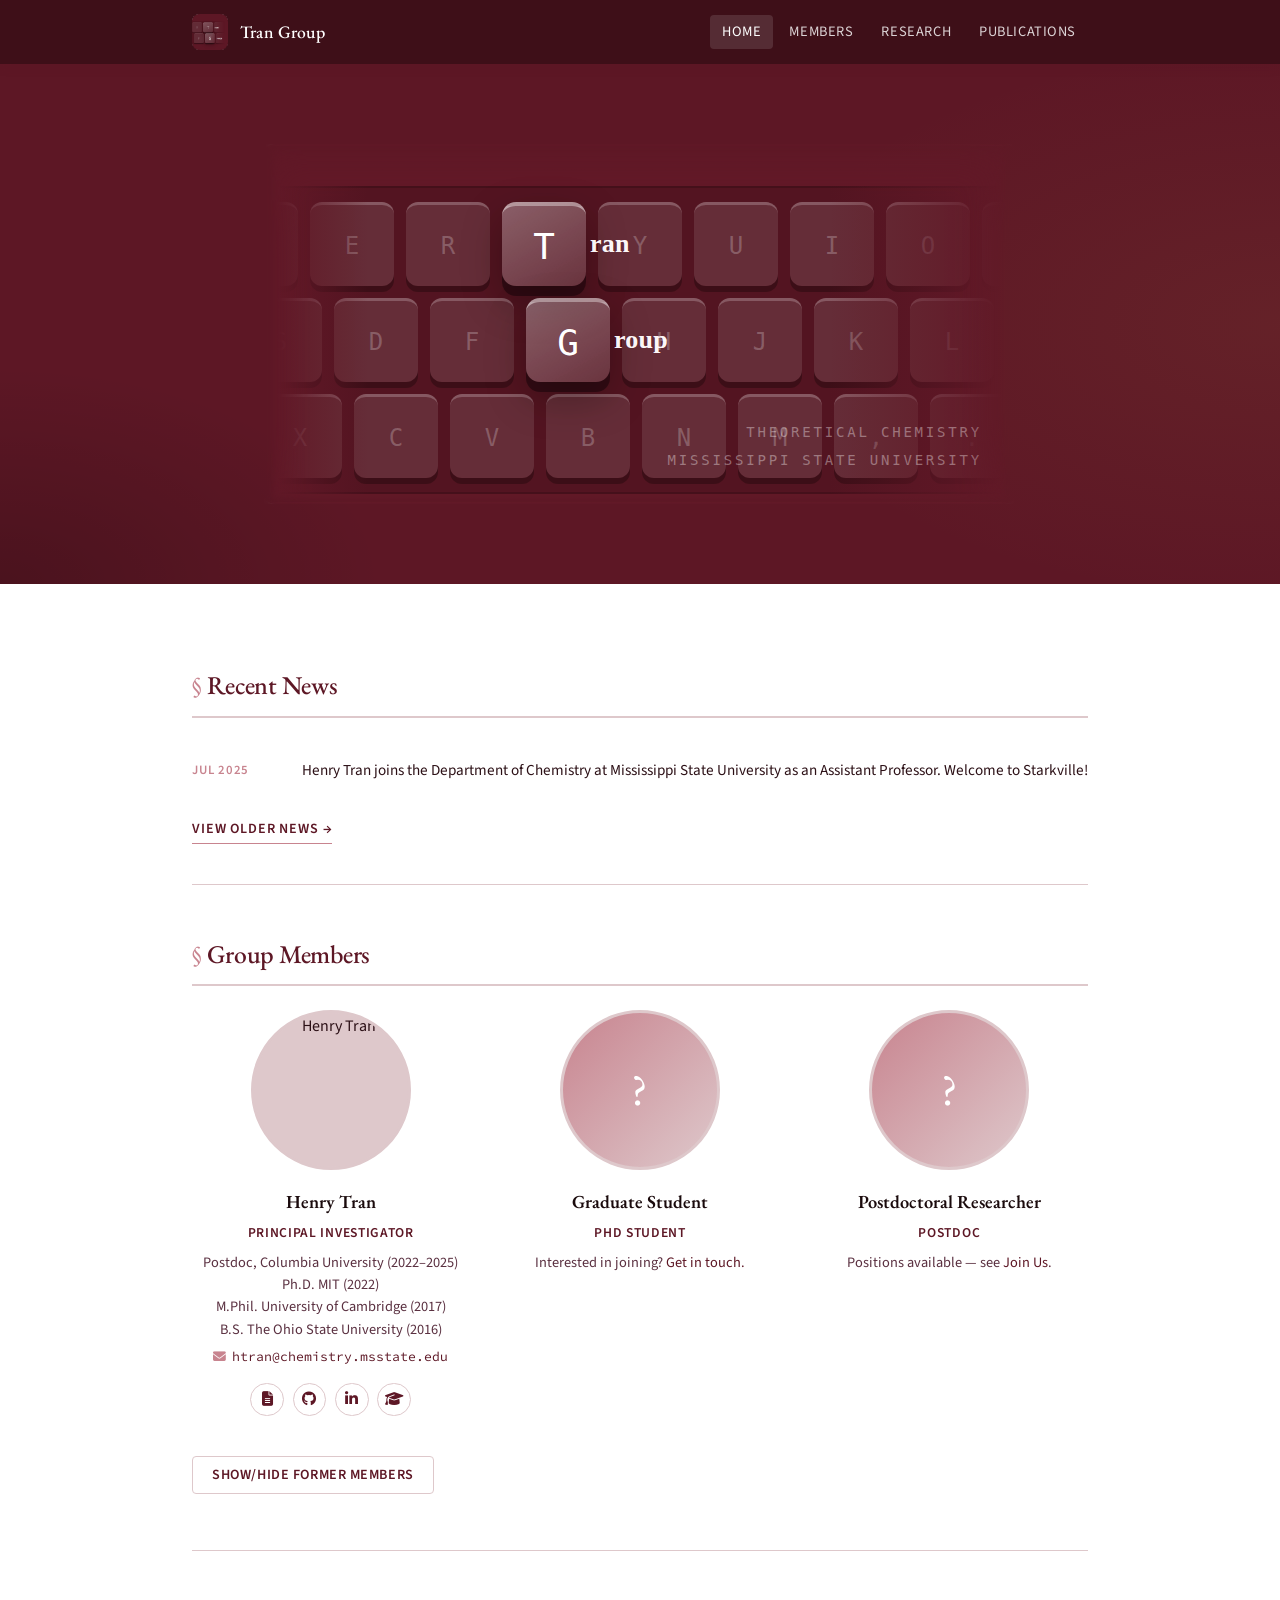
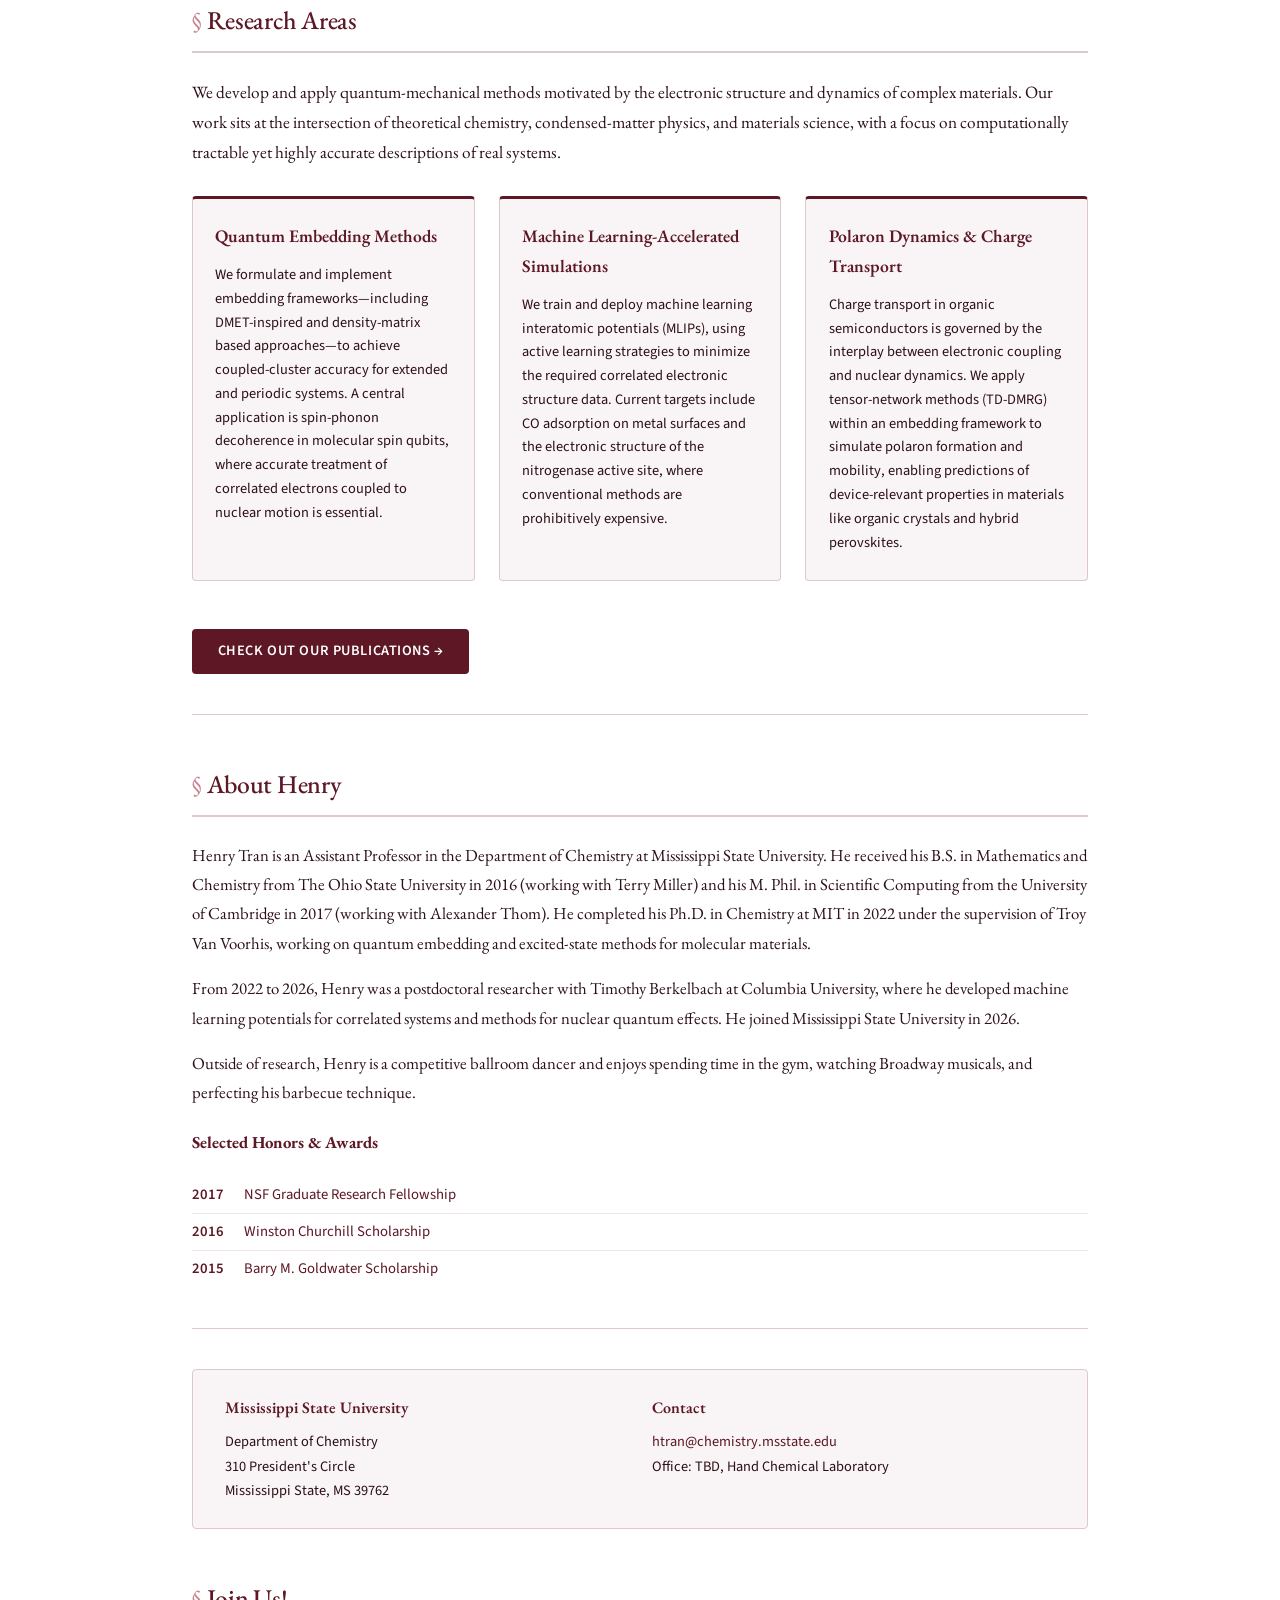
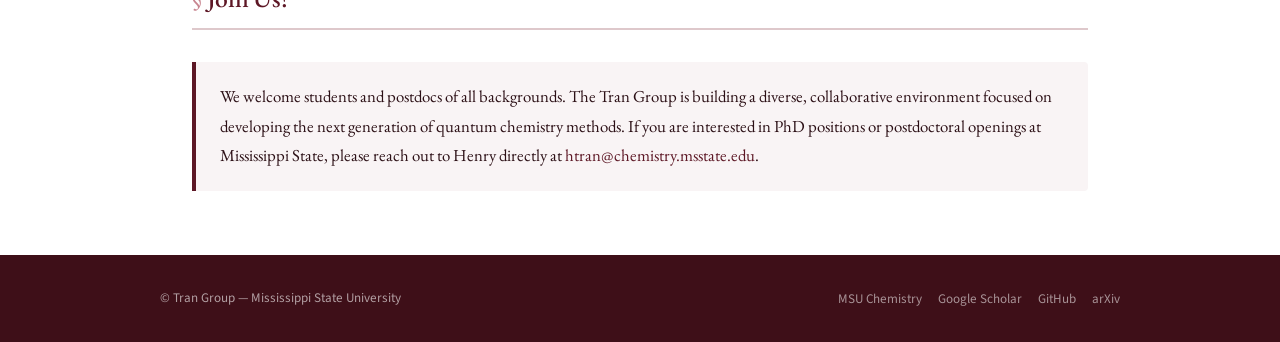
==== commit aed28dd4: "Added bubble icons for personal links" ====
--- a/index.html
+++ b/index.html
@@ -93,7 +93,11 @@
     <div class="members-grid">
 
       <!-- PI -->
-      <div class="member-card">
+      <div class="member-card"
+           data-cv="docs/cvs/henry.pdf"
+           data-github="https://github.com/the-hktran"
+           data-linkedin="https://www.linkedin.com/in/henryktran/"
+           data-scholar="https://scholar.google.com/citations?user=qfHo0uAAAAAJ&hl=en">
         <img class="member-photo" src="images/profiles/henry.jpg" alt="Henry Tran" />
         <div class="member-name">Henry Tran</div>
         <div class="member-role">Principal Investigator</div>
@@ -103,7 +107,12 @@
           M.Phil. University of Cambridge (2017)<br />
           B.S. The Ohio State University (2016)
         </div>
-        <div class="member-email"><a href="mailto:htran@chemistry.msstate.edu">htran@chemistry.msstate.edu</a></div>
+        <div class="member-email">
+          <a href="mailto:htran@chemistry.msstate.edu">
+            <i class="fa-solid fa-envelope" aria-hidden="true"></i>
+            <span>htran@chemistry.msstate.edu</span>
+          </a>
+        </div>
       </div>
 
       <!-- Placeholder grad students / postdocs -->
@@ -293,6 +302,63 @@
       ? 'Hide former members'
       : 'Show/hide former members';
   });
+
+  document.querySelectorAll('.member-card').forEach(function(card) {
+    var nameNode = card.querySelector('.member-name');
+    var memberName = nameNode ? nameNode.textContent.trim() : 'Member';
+    var linkSpecs = [
+      { key: 'cv', className: 'member-link-cv', iconClass: 'fa-solid fa-file-lines', label: 'CV', external: false },
+      { key: 'github', className: 'member-link-github', iconClass: 'fa-brands fa-github', label: 'GitHub', external: true },
+      { key: 'linkedin', className: 'member-link-linkedin', iconClass: 'fa-brands fa-linkedin-in', label: 'LinkedIn', external: true },
+      { key: 'scholar', className: 'member-link-scholar', iconClass: 'fa-solid fa-graduation-cap', label: 'Google Scholar', external: true }
+    ];
+
+    var links = linkSpecs
+      .map(function(spec) {
+        var href = card.dataset[spec.key];
+        if (!href) {
+          return null;
+        }
+
+        return {
+          href: href,
+          className: spec.className,
+          iconClass: spec.iconClass,
+          label: spec.label,
+          external: spec.external
+        };
+      })
+      .filter(Boolean);
+
+    if (!links.length) {
+      return;
+    }
+
+    var linksContainer = document.createElement('div');
+    linksContainer.className = 'member-links';
+    linksContainer.setAttribute('aria-label', memberName + ' links');
+
+    links.forEach(function(link) {
+      var anchor = document.createElement('a');
+      anchor.className = 'member-link ' + link.className;
+      anchor.href = link.href;
+      anchor.title = link.label;
+      anchor.setAttribute('aria-label', memberName + ' ' + link.label);
+
+      if (link.external) {
+        anchor.target = '_blank';
+        anchor.rel = 'noopener';
+      }
+
+      var icon = document.createElement('i');
+      icon.className = link.iconClass;
+      icon.setAttribute('aria-hidden', 'true');
+      anchor.appendChild(icon);
+      linksContainer.appendChild(anchor);
+    });
+
+    card.appendChild(linksContainer);
+  });
 </script>
 
 </body>
--- a/css/main.css
+++ b/css/main.css
@@ -5,6 +5,7 @@
 
 /* ---------- Google Fonts ---------- */
 @import url('https://fonts.googleapis.com/css2?family=EB+Garamond:ital,wght@0,400;0,500;0,600;1,400&family=Source+Sans+3:wght@300;400;600&family=Source+Code+Pro:wght@400&display=swap');
+@import url('https://cdnjs.cloudflare.com/ajax/libs/font-awesome/6.5.2/css/all.min.css');
 
 /* ---------- CSS Variables ---------- */
 :root {
@@ -345,6 +346,59 @@
   word-break: break-all;
 }
 
+.member-email a {
+  display: inline-flex;
+  align-items: center;
+  gap: 0.35rem;
+}
+
+.member-email i {
+  font-size: 0.8rem;
+  color: var(--maroon-pale);
+  flex-shrink: 0;
+}
+
+.member-links {
+  display: flex;
+  justify-content: center;
+  gap: 0.55rem;
+  flex-wrap: wrap;
+  margin-top: 0.9rem;
+}
+
+.member-link {
+  width: 2.1rem;
+  height: 2.1rem;
+  display: inline-flex;
+  align-items: center;
+  justify-content: center;
+  border: 1px solid var(--border);
+  border-radius: 999px;
+  color: var(--maroon);
+  background: var(--white);
+  text-decoration: none;
+  transition: transform 0.2s, background 0.2s, color 0.2s, border-color 0.2s, box-shadow 0.2s;
+}
+
+.member-link i {
+  font-size: 0.92rem;
+  line-height: 1;
+}
+
+.member-link:hover {
+  transform: translateY(-1px);
+  background: var(--maroon);
+  border-color: var(--maroon);
+  color: var(--white);
+  box-shadow: 0 4px 12px var(--shadow);
+  text-decoration: none;
+}
+
+.member-link-cv:hover { background: var(--maroon-mid); border-color: var(--maroon-mid); }
+.member-link-github:hover { background: #24292f; border-color: #24292f; }
+.member-link-linkedin:hover { background: #0a66c2; border-color: #0a66c2; }
+.member-link-scholar:hover { background: #6b4f1d; border-color: #6b4f1d; }
+
 /* Former members */
 .former-members-toggle {
   background: none;
@@ -607,7 +661,8 @@
 
 .pub-item {
   display: grid;
-  grid-template-columns: 80px 1fr;
+  /* three columns: number, date, content */
+  grid-template-columns: 60px 120px 1fr;
   gap: 0 1rem;
   padding: 0.9rem 0;
   border-bottom: 1px solid var(--border-light);
@@ -621,9 +676,30 @@
   font-weight: 600;
   text-transform: uppercase;
   letter-spacing: 0.05em;
-  padding-top: 0.15rem;
+  padding-top: 0;
+  align-self: center;
   white-space: nowrap;
 }
+
+/* Publication numbering (left column) */
+.pub-number {
+  display: block;
+  font-size: 0.95rem;
+  font-weight: 700;
+  color: var(--maroon);
+  text-align: right;
+  padding-top: 0.05rem;
+  margin-bottom: 0.15rem;
+  align-self: center;
+}
+
+/* ensure date stacks under number in the left column */
+.pub-item .pub-date { display: block; }
+
+/* Ensure number and date occupy the left column and content the right column */
+.pub-item > .pub-number { grid-column: 1; }
+.pub-item > .pub-date   { grid-column: 2; }
+.pub-item > .pub-content{ grid-column: 3; }
 
 .pub-content { font-size: 0.92rem; line-height: 1.55; }
 .pub-content a { font-weight: 500; color: var(--maroon); }
@@ -688,5 +764,7 @@
   .page-wrapper { padding: 0 1rem; }
   .news-item { grid-template-columns: 1fr; gap: 0.2rem; }
   .pub-item { grid-template-columns: 1fr; }
-  .pub-date { display: inline; margin-right: 0.5rem; }
-}
+  .pub-item > .pub-number,
+  .pub-item > .pub-date { display: inline-block; margin-right: 0.5rem; }
+  .pub-item > .pub-content { display: block; margin-top: 0.25rem; }
+}
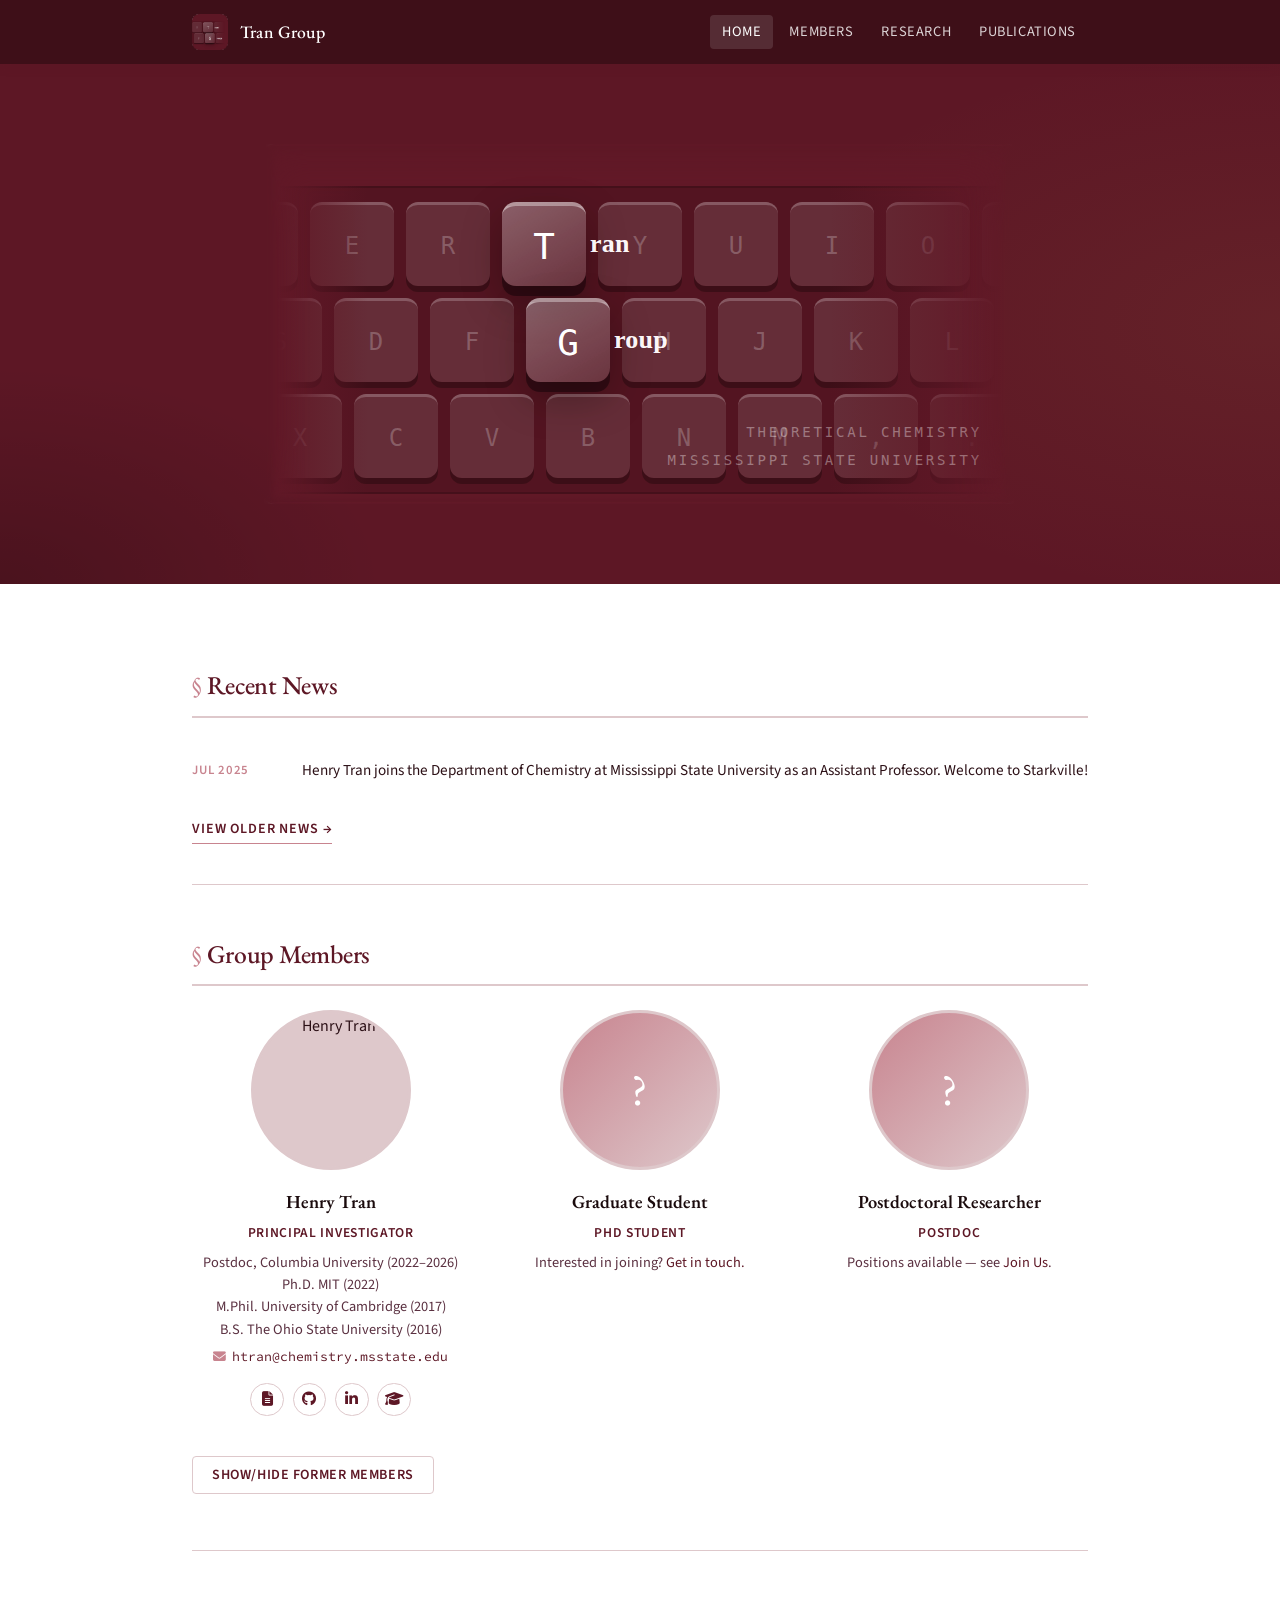
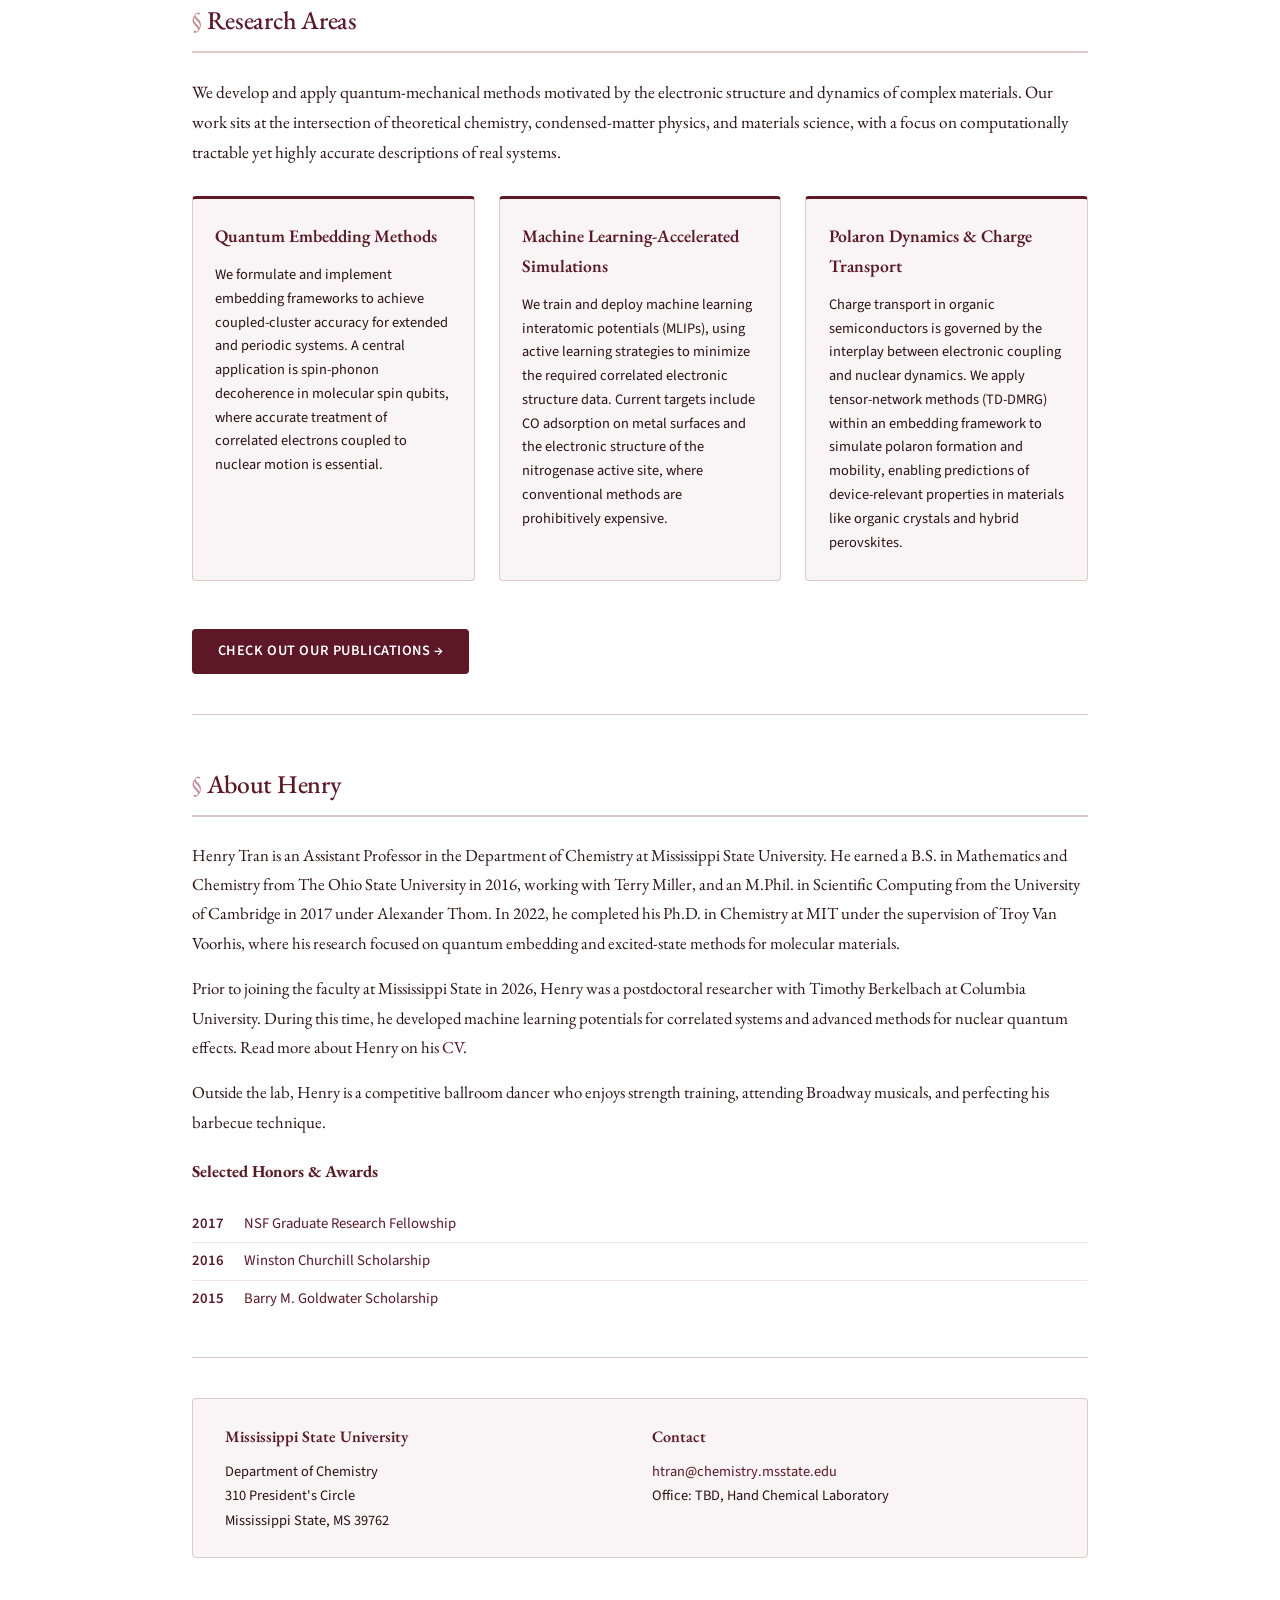
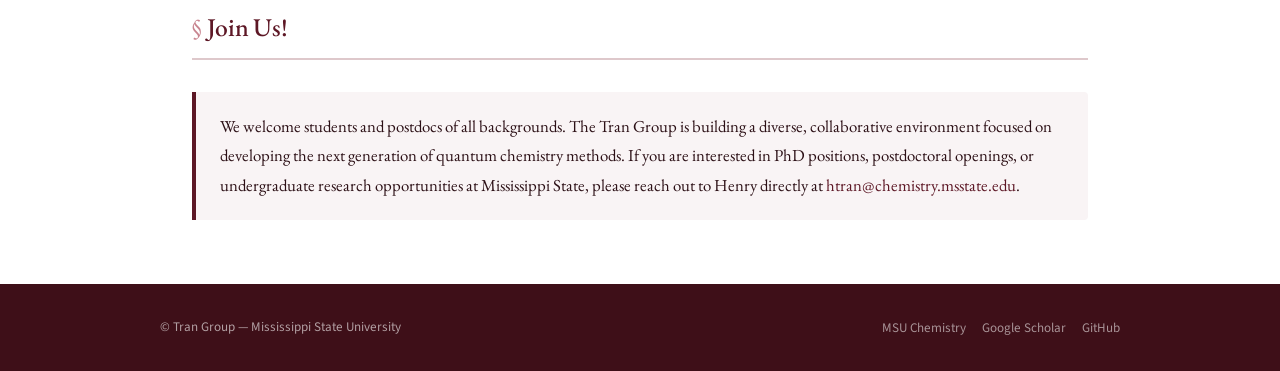
==== commit 17d13162: "Refactored the header and footer so that it is unified in one file" ====
--- a/index.html
+++ b/index.html
@@ -9,39 +9,7 @@
   <link rel="icon" type="image/png" href="images/tran_group_icon_maroon_512.png" />
   <link rel="stylesheet" href="css/main.css" />
 </head>
-<body>
-
-<!-- ===== NAVBAR ===== -->
-<nav class="navbar">
-  <div class="navbar-inner">
-    <a class="navbar-brand" href="index.html">
-      <img class="nav-icon" src="images/tran_group_icon_maroon_512.png" alt="Tran Group icon" />
-      <span>Tran Group</span>
-    </a>
-    <button class="navbar-toggle" id="navToggle" aria-label="Toggle navigation">
-      <span></span><span></span><span></span>
-    </button>
-    <ul class="navbar-links" id="navLinks">
-      <li><a href="index.html" class="active">Home</a></li>
-      <li><a href="index.html#members">Members</a></li>
-      <li><a href="index.html#research">Research</a></li>
-      <li><a href="publications.html">Publications</a></li>
-    </ul>
-  </div>
-</nav>
-
-<!-- ===== HEADER ===== -->
-<header class="site-header">
-  <div class="header-inner">
-    <div class="header-logo-wrap">
-      <img src="images/tran_group_logo_maroon_fuzzy.png" alt="Tran Group logo" />
-    </div>
-    <div class="header-text">
-      <h1>The Tran Group</h1>
-      <p class="subtitle">Theoretical Chemistry at <em>Mississippi State University</em></p>
-    </div>
-  </div>
-</header>
+<body data-page="home">
 
 <!-- ===== MAIN CONTENT ===== -->
 <main class="page-wrapper">
@@ -102,7 +70,7 @@
         <div class="member-name">Henry Tran</div>
         <div class="member-role">Principal Investigator</div>
         <div class="member-bio">
-          Postdoc, Columbia University (2022–2025)<br />
+          Postdoc, Columbia University (2022–2026)<br />
           Ph.D. MIT (2022)<br />
           M.Phil. University of Cambridge (2017)<br />
           B.S. The Ohio State University (2016)
@@ -160,9 +128,8 @@
       <div class="research-card">
         <h4>Quantum Embedding Methods</h4>
         <p>
-          We formulate and implement embedding frameworks—including DMET-inspired and density-matrix 
-          based approaches—to achieve coupled-cluster accuracy for extended and periodic systems. 
-          A central application is spin-phonon decoherence in molecular spin qubits, where accurate 
+          We formulate and implement embedding frameworks to achieve coupled-cluster accuracy for extended and periodic systems.
+          A central application is spin-phonon decoherence in molecular spin qubits, where accurate
           treatment of correlated electrons coupled to nuclear motion is essential.
         </p>
       </div>
@@ -202,21 +169,21 @@
       <!-- <div class="pi-photo-placeholder">HT</div> -->
       <div class="pi-bio-text">
         <p>
-          Henry Tran is an Assistant Professor in the Department of Chemistry at Mississippi State 
-          University. He received his B.S. in Mathematics and Chemistry from The Ohio State University 
-          in 2016 (working with Terry Miller) and his M. Phil. in Scientific Computing from the University of Cambridge in 2017 (working with Alexander Thom). 
-          He completed his Ph.D. in Chemistry at MIT in 2022 under the supervision of Troy Van Voorhis, working on 
-          quantum embedding and excited-state methods for molecular materials.
-        </p>
-        <p>
-          From 2022 to 2026, Henry was a postdoctoral researcher with Timothy Berkelbach at Columbia 
-          University, where he developed machine learning potentials for 
-          correlated systems and methods for nuclear quantum effects. He joined Mississippi State 
-          University in 2026. 
-        </p>
-        <p>
-          Outside of research, Henry is a competitive ballroom dancer and enjoys spending time in the gym, 
-          watching Broadway musicals, and perfecting his barbecue technique.
+          Henry Tran is an Assistant Professor in the Department of Chemistry at Mississippi State University.
+          He earned a B.S. in Mathematics and Chemistry from The Ohio State University in 2016, working with Terry Miller,
+          and an M.Phil. in Scientific Computing from the University of Cambridge in 2017 under Alexander Thom.
+          In 2022, he completed his Ph.D. in Chemistry at MIT under the supervision of Troy Van Voorhis, where his
+          research focused on quantum embedding and excited-state methods for molecular materials.
+        </p>
+        <p>
+          Prior to joining the faculty at Mississippi State in 2026, Henry was a postdoctoral researcher with
+          Timothy Berkelbach at Columbia University. During this time, he developed machine learning potentials
+          for correlated systems and advanced methods for nuclear quantum effects. Read more about Henry
+          on his <a href="docs/cvs/henry.pdf" target="_blank" rel="noopener">CV</a>.
+        </p>
+        <p>
+          Outside the lab, Henry is a competitive ballroom dancer who enjoys strength training, attending Broadway
+          musicals, and perfecting his barbecue technique.
         </p>
 
         <h3 style="font-family:var(--font-serif);font-size:1.05rem;color:var(--maroon);margin:1.25rem 0 0.5rem;">Selected Honors &amp; Awards</h3>
@@ -265,35 +232,18 @@
   <section id="join">
     <h2 class="section-heading">Join Us!</h2>
     <div class="join-section">
-      We welcome students and postdocs of all backgrounds. The Tran Group is building a diverse, 
-      collaborative environment focused on developing the next generation of quantum chemistry methods. 
-      If you are interested in PhD positions or postdoctoral openings at Mississippi State, 
-      please reach out to Henry directly at 
-      <a href="mailto:htran@chemistry.msstate.edu">htran@chemistry.msstate.edu</a>.
+      We welcome students and postdocs of all backgrounds. The Tran Group is building a diverse,
+      collaborative environment focused on developing the next generation of quantum chemistry methods.
+      If you are interested in PhD positions, postdoctoral openings, or undergraduate research opportunities at Mississippi State,
+      please reach out to Henry directly at <a href="mailto:htran@chemistry.msstate.edu">htran@chemistry.msstate.edu</a>.
     </div>
   </section>
 
 </main>
 
-<!-- ===== FOOTER ===== -->
-<footer class="site-footer">
-  <div class="footer-inner">
-    <span class="footer-copy">&copy; Tran Group &mdash; Mississippi State University</span>
-    <ul class="footer-links">
-      <li><a href="https://www.chemistry.msstate.edu/" target="_blank" rel="noopener">MSU Chemistry</a></li>
-      <li><a href="https://scholar.google.com/" target="_blank" rel="noopener">Google Scholar</a></li>
-      <li><a href="https://github.com/" target="_blank" rel="noopener">GitHub</a></li>
-      <li><a href="https://arxiv.org/" target="_blank" rel="noopener">arXiv</a></li>
-    </ul>
-  </div>
-</footer>
+<script src="js/site-layout.js"></script>
 
 <script>
-  // Mobile nav toggle
-  document.getElementById('navToggle').addEventListener('click', function() {
-    document.getElementById('navLinks').classList.toggle('open');
-  });
-
   // Former members toggle
   document.getElementById('formerToggle').addEventListener('click', function() {
     var list = document.getElementById('formerList');
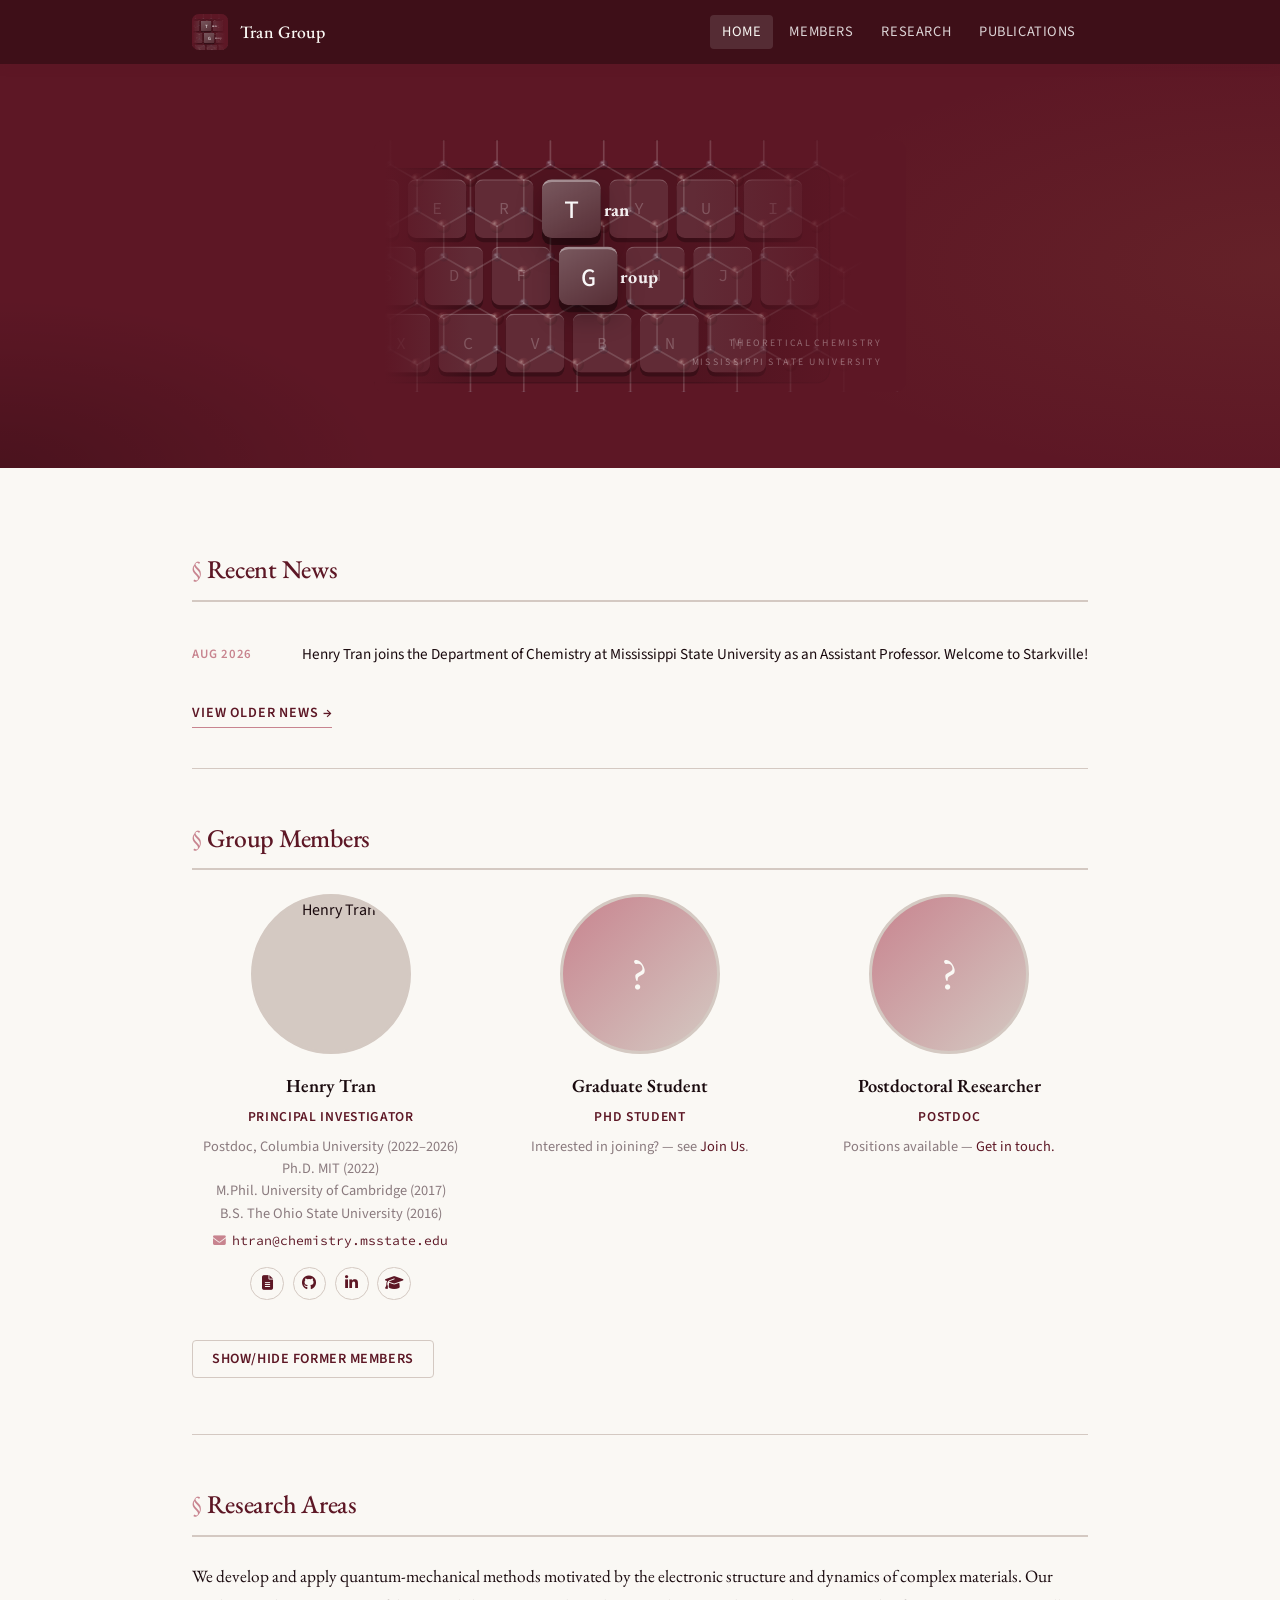
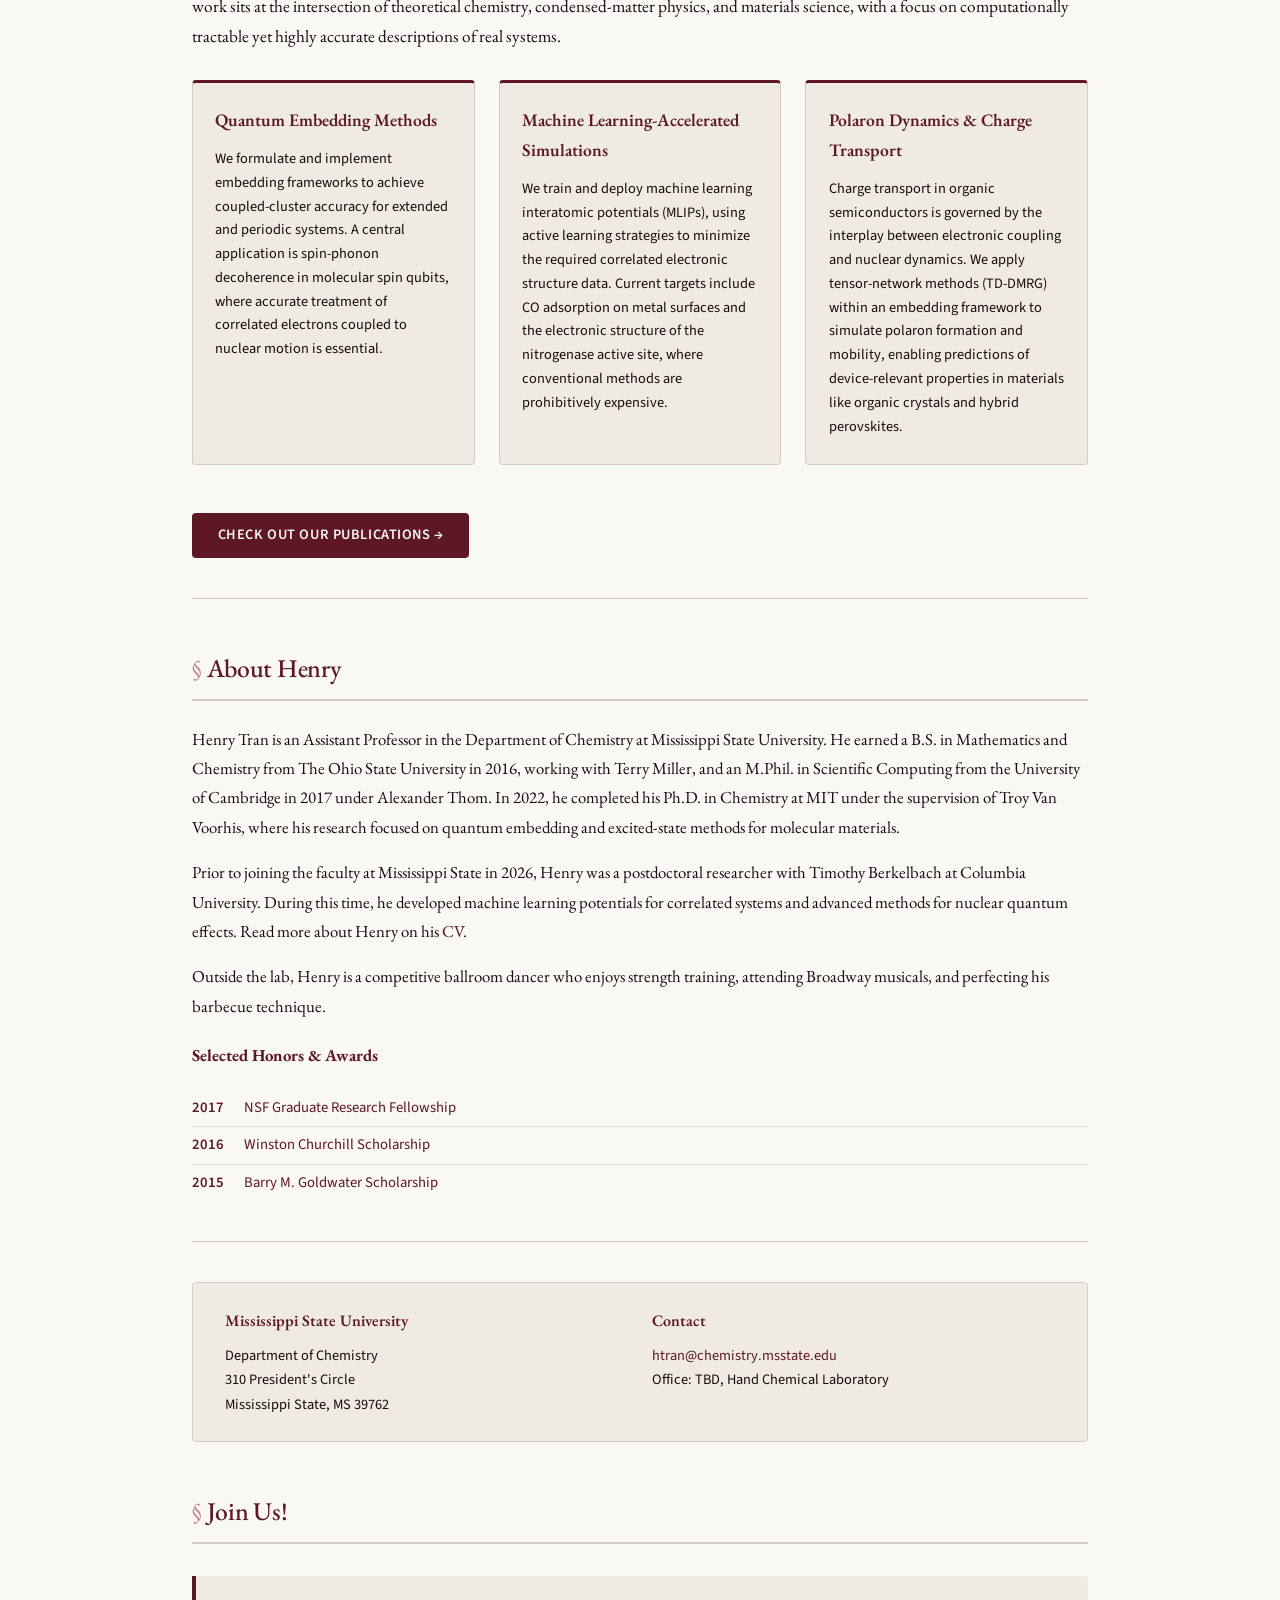
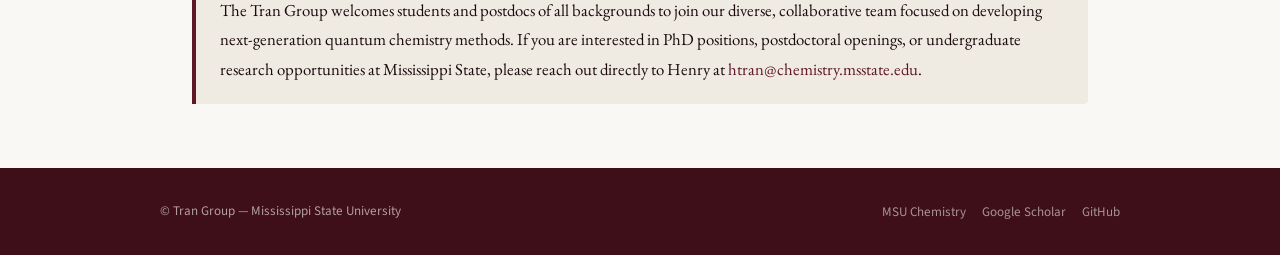
==== commit 08235b83: "Fixed the incorrect date on Henry joining the department, and updated Henry's profile picture" ====
--- a/index.html
+++ b/index.html
@@ -20,7 +20,7 @@
     <ul class="news-list">
 
       <li class="news-item">
-        <span class="news-date">Jul 2025</span>
+        <span class="news-date">Aug 2026</span>
         <div class="news-content">
           Henry Tran joins the Department of Chemistry at Mississippi State University as an Assistant Professor. Welcome to Starkville!
         </div>
@@ -89,7 +89,7 @@
         <div class="member-name">Graduate Student</div>
         <div class="member-role">PhD Student</div>
         <div class="member-bio">
-          Interested in joining? <a href="mailto:htran@chemistry.msstate.edu">Get in touch.</a>
+          Interested in joining? — see <a href="#join">Join Us</a>. 
         </div>
       </div>
 
@@ -98,7 +98,7 @@
         <div class="member-name">Postdoctoral Researcher</div>
         <div class="member-role">Postdoc</div>
         <div class="member-bio">
-          Positions available — see <a href="#join">Join Us</a>.
+          Positions available — <a href="mailto:htran@chemistry.msstate.edu">Get in touch.</a>
         </div>
       </div>
 
@@ -232,10 +232,19 @@
   <section id="join">
     <h2 class="section-heading">Join Us!</h2>
     <div class="join-section">
-      We welcome students and postdocs of all backgrounds. The Tran Group is building a diverse,
-      collaborative environment focused on developing the next generation of quantum chemistry methods.
-      If you are interested in PhD positions, postdoctoral openings, or undergraduate research opportunities at Mississippi State,
-      please reach out to Henry directly at <a href="mailto:htran@chemistry.msstate.edu">htran@chemistry.msstate.edu</a>.
+    <p>
+  The Tran Group welcomes students and postdocs of all backgrounds to join our diverse, collaborative team focused on developing next-generation quantum chemistry methods. 
+  If you are interested in PhD positions, postdoctoral openings, or undergraduate research opportunities at Mississippi State, please reach out directly to Henry at <a href="mailto:htran@chemistry.msstate.edu">htran@chemistry.msstate.edu</a>.
+</p>
+<!--  <p>
+  <strong>Graduate Students:</strong> If you want to develop advanced quantum chemistry knowledge alongside industry-standard software and quantitative skills within a supportive, fully funded environment, please apply to the <a href="https://www.chemistry.msstate.edu/academics/graduate/apply">PhD program</a> at MSU.
+</p>
+<p>
+  <strong>Postdoctoral Researchers:</strong> If you are a postdoc looking to expand your expertise in low-scaling accurate quantum chemistry methods integrating machine learning and quantum computing please reach out to Henry directly at <a href="mailto:htran@chemistry.msstate.edu">htran@chemistry.msstate.edu</a>.
+</p>
+<p>
+  <strong>Undergraduate Students:</strong> Motivated undergraduates interested in gaining research experience are encouraged to reach out to Henry directly at <a href="mailto:htran@chemistry.msstate.edu">htran@chemistry.msstate.edu</a>.
+</p> -->
     </div>
   </section>
 
--- a/css/main.css
+++ b/css/main.css
@@ -1,33 +1,44 @@
 /* ============================================================
    Tran Group — Theoretical Chemistry, Mississippi State University
-   CSS — MSU Maroon theme, modeled after Berkelbach Group layout
    ============================================================ */
 
-/* ---------- Google Fonts ---------- */
+/* ---------- Google Fonts (Untouched) ---------- */
 @import url('https://fonts.googleapis.com/css2?family=EB+Garamond:ital,wght@0,400;0,500;0,600;1,400&family=Source+Sans+3:wght@300;400;600&family=Source+Code+Pro:wght@400&display=swap');
 @import url('https://cdnjs.cloudflare.com/ajax/libs/font-awesome/6.5.2/css/all.min.css');
 
 /* ---------- CSS Variables ---------- */
 :root {
+  /* Updated Brand Colors */
   --maroon:        #5D1725;
-  --maroon-dark:   #3E0F18;
-  --maroon-mid:    #7A2133;
-  --maroon-light:  #9B3A4D;
+  --maroon-dark:   #3e0f18; 
+  --maroon-mid:    #7a2133; 
+  --maroon-light:  #9b2d42; 
   --maroon-pale:   #C8848F;
-  --maroon-bg:     #F9F4F5;
+  --maroon-bg:     #f0ebe2; 
   --gold:          #C8A951;
   --gold-light:    #E8CC80;
-  --white:         #FFFFFF;
-  --off-white:     #FAFAFA;
-  --text-dark:     #1A0A0C;
-  --text-body:     #2C1016;
-  --text-mid:      #5A3040;
-  --text-light:    #9B7080;
-  --border:        #DEC8CB;
-  --border-light:  #F0E4E6;
+  
+  /* Updated Neutrals */
+  --white:         #faf8f4; 
+  --off-white:     #f0ebe2; 
+  --text-dark:     #1a0a0e; 
+  --text-body:     #1a0a0e; 
+  --text-mid:      #8a7a7e; 
+  --text-light:    #8a7a7e; 
+  --border:        #d4c9c2; 
+  --border-light:  #e2dbd2; 
   --shadow:        rgba(93,23,37,0.12);
   --shadow-strong: rgba(93,23,37,0.22);
   --nav-height:    64px;
+
+  /* Variables strictly required by the fetched logo.html components */
+  --maroon-deep:   #3e0f18;
+  --maroon-lite:   #9b2d42;
+  --ink:           #1a0a0e;
+  --smoke:         #8a7a7e;
+  --off:           #f0ebe2;
+  
+  /* Original Typography */
   --font-serif:    'EB Garamond', Georgia, serif;
   --font-sans:     'Source Sans 3', system-ui, sans-serif;
   --font-mono:     'Source Code Pro', monospace;
@@ -183,7 +194,9 @@
 .header-logo-wrap {
   display: flex;
   justify-content: center;
+  align-items: center;
   width: 100%;
+  padding: 2rem 0; /* Gives the scaled logo breathing room */
 }
 
 .header-logo-wrap img {
@@ -661,7 +674,6 @@
 
 .pub-item {
   display: grid;
-  /* three columns: number, date, content */
   grid-template-columns: 60px 120px 1fr;
   gap: 0 1rem;
   padding: 0.9rem 0;
@@ -681,7 +693,6 @@
   white-space: nowrap;
 }
 
-/* Publication numbering (left column) */
 .pub-number {
   display: block;
   font-size: 0.95rem;
@@ -693,10 +704,7 @@
   align-self: center;
 }
 
-/* ensure date stacks under number in the left column */
 .pub-item .pub-date { display: block; }
-
-/* Ensure number and date occupy the left column and content the right column */
 .pub-item > .pub-number { grid-column: 1; }
 .pub-item > .pub-date   { grid-column: 2; }
 .pub-item > .pub-content{ grid-column: 3; }
@@ -760,6 +768,10 @@
   .research-areas { grid-template-columns: 1fr; }
 }
 
+@media (max-width: 600px) {
+  .logo-card { transform: scale(1.1) !important; }
+}
+
 @media (max-width: 480px) {
   .page-wrapper { padding: 0 1rem; }
   .news-item { grid-template-columns: 1fr; gap: 0.2rem; }
@@ -768,3 +780,159 @@
   .pub-item > .pub-date { display: inline-block; margin-right: 0.5rem; }
   .pub-item > .pub-content { display: block; margin-top: 0.25rem; }
 }
+
+
+/* ══════════════════════════════════════════════════════════════════════
+   DYNAMIC LOGO CSS (Fetched from logo.html)
+   These rules apply to the JavaScript-injected elements.
+══════════════════════════════════════════════════════════════════════ */
+
+/* MAIN CARD CONTAINER */
+.logo-card {
+  border-radius: 8px;
+  overflow: hidden;
+  position: relative;
+  width: 380px;
+  height: 180px;
+  flex-shrink: 0;
+  
+  /* Scale applied to match previous request */
+  transform: scale(1.4);
+  transform-origin: center;
+}
+.logo-card.light  { background: var(--white); box-shadow: 0 4px 40px rgba(93,23,37,0.08); }
+.logo-card.dark   { background: var(--maroon-deep); }
+.logo-card.maroon { background: var(--maroon); }
+
+/* CARD KEYBOARD */
+.keyboard {
+  position: absolute; top: 20px; left: -80px;
+  display: flex; flex-direction: column; gap: 6px;
+  padding: 8px; border-radius: 10px; z-index: 1;
+}
+.logo-card.light  .keyboard { background: rgba(150,138,128,0.09); box-shadow: inset 0 0 0 1px rgba(150,138,128,0.16); }
+.logo-card.dark   .keyboard { background: rgba(255,255,255,0.03); box-shadow: inset 0 0 0 1px rgba(255,255,255,0.06); }
+.logo-card.maroon .keyboard { background: rgba(0,0,0,0.14); box-shadow: inset 0 0 0 1px rgba(0,0,0,0.18); }
+
+.kb-row { display: flex; gap: 6px; align-items: center; }
+.kb-row:nth-child(1) { padding-left: 0px; }
+.kb-row:nth-child(2) { padding-left: 12px; }
+.kb-row:nth-child(3) { padding-left: 22px; }
+
+.k {
+  width: 42px; height: 42px; border-radius: 6px;
+  display: flex; align-items: center; justify-content: center;
+  font-family: var(--font-mono); font-size: 12px; font-weight: 400; flex-shrink: 0;
+}
+.logo-card.light .k  { background: rgba(200,192,182,0.32); color: rgba(80,60,65,0.28); border-top: 1.5px solid rgba(255,255,255,0.6); box-shadow: 0 3px 0 rgba(130,120,110,0.28); }
+.logo-card.dark .k   { background: rgba(255,255,255,0.06); color: rgba(255,255,255,0.14); border-top: 1px solid rgba(255,255,255,0.10); box-shadow: 0 3px 0 rgba(0,0,0,0.45); }
+.logo-card.maroon .k { background: rgba(255,255,255,0.10); color: rgba(255,255,255,0.22); border-top: 1.5px solid rgba(255,255,255,0.20); box-shadow: 0 3px 0 rgba(0,0,0,0.28); }
+
+.k.hero { font-size: 18px; font-weight: 500; border-radius: 7px; z-index: 2; }
+.logo-card.light .k.hero  { background: linear-gradient(150deg, var(--maroon-mid), var(--maroon-deep)); border-top: 2px solid rgba(255,255,255,0.24); box-shadow: 0 5px 0 #2b0a11, 0 8px 20px rgba(93,23,37,0.5); color: var(--white); }
+.logo-card.dark .k.hero   { background: linear-gradient(150deg, var(--maroon-lite), var(--maroon)); border-top: 2px solid rgba(255,255,255,0.20); box-shadow: 0 5px 0 #1a0508, 0 8px 20px rgba(0,0,0,0.65); color: var(--white); }
+.logo-card.maroon .k.hero { background: linear-gradient(150deg, rgba(255,255,255,0.30), rgba(255,255,255,0.13)), var(--maroon-deep); border-top: 2px solid rgba(255,255,255,0.42); box-shadow: 0 5px 0 rgba(0,0,0,0.38), 0 8px 18px rgba(0,0,0,0.28); color: rgba(255,255,255,0.96); }
+
+.overlay-text {
+  position: absolute; font-family: var(--font-serif); font-weight: 700; font-size: 13px; line-height: 1; z-index: 10; letter-spacing: 0.01em;
+}
+.overlay-ran  { top: 43px; left: 164px; }
+.overlay-roup { top: 91px; left: 176px; }
+
+.logo-card.light  .overlay-text { color: var(--ink); }
+.logo-card.dark   .overlay-text { color: #f0e8e4; }
+.logo-card.maroon .overlay-text { color: rgba(255,255,255,0.93); }
+
+.sub-label {
+  position: absolute; bottom: 14px; right: 18px; font-size: 7px; letter-spacing: 0.20em; text-transform: uppercase; text-align: right; line-height: 2; z-index: 20;
+}
+.logo-card.light  .sub-label { color: var(--smoke); }
+.logo-card.dark   .sub-label { color: rgba(255,255,255,0.25); }
+.logo-card.maroon .sub-label { color: rgba(255,255,255,0.35); }
+
+/* CARD FADES */
+.logo-card::after { content: ''; position: absolute; inset: 0; pointer-events: none; z-index: 8; }
+.logo-card.light::after  { background: linear-gradient(90deg, transparent 60%, var(--white) 92%); }
+.logo-card.dark::after   { background: linear-gradient(90deg, transparent 60%, var(--maroon-deep) 92%); }
+.logo-card.maroon::after { background: linear-gradient(90deg, transparent 60%, var(--maroon) 92%); }
+
+.logo-card::before { content: ''; position: absolute; inset: 0; pointer-events: none; z-index: 8; }
+.logo-card.light::before  { background: linear-gradient(90deg, var(--white) 2%, transparent 18%); }
+.logo-card.dark::before   { background: linear-gradient(90deg, var(--maroon-deep) 2%, transparent 18%); }
+.logo-card.maroon::before { background: linear-gradient(90deg, var(--maroon) 2%, transparent 18%); }
+
+/* CARD MOLECULE OVERLAY */
+.molecule-overlay { position: absolute; top: 0; left: 0; width: 100%; height: 100%; pointer-events: none; z-index: 0; overflow: hidden; }
+.mol-bond line { stroke-width: 1.2; stroke-linecap: round; }
+.logo-card.light  .mol-bond line { stroke: rgba(93,23,37,0.18); }
+.logo-card.dark   .mol-bond line { stroke: rgba(255,255,255,0.14); }
+.logo-card.maroon .mol-bond line { stroke: rgba(255,255,255,0.18); }
+.mol-atom-A circle, .mol-atom-B circle { stroke: none; }
+
+
+/* ══════════════════════════════════════════════════════════════════════
+   DYNAMIC ICON CSS (Fetched from logo.html)
+══════════════════════════════════════════════════════════════════════ */
+.icon-box {
+  border-radius: var(--r); overflow: hidden; position: relative; flex-shrink: 0; display: flex; align-items: center; justify-content: center;
+}
+.icon-36 { --r: 7px; width: 36px; height: 36px; }
+.icon-36 .icon-inner { transform: scale(0.0703125); }
+
+.icon-box.maroon { background: var(--maroon); }
+.icon-box.light  { background: var(--white); border: 1px solid #e2dbd2; }
+.icon-box.dark   { background: var(--maroon-deep); }
+
+.icon-inner { position: absolute; top: 0; left: 0; width: 512px; height: 512px; transform-origin: top left; flex-shrink: 0; }
+
+.ikb {
+  position: absolute; top: 72px; left: -578px; display: flex; flex-direction: column; gap: 20px; padding: 24px; border-radius: 30px; z-index: 1;
+}
+.icon-box.maroon .ikb { background: rgba(0,0,0,0.14); box-shadow: inset 0 0 0 3px rgba(0,0,0,0.18); }
+.icon-box.light  .ikb { background: rgba(150,138,128,0.09); box-shadow: inset 0 0 0 3px rgba(150,138,128,0.16); }
+.icon-box.dark   .ikb { background: rgba(255,255,255,0.03); box-shadow: inset 0 0 0 3px rgba(255,255,255,0.06); }
+
+.ikb-row { display: flex; gap: 20px; align-items: center; }
+.ikb-row:nth-child(1) { padding-left: 0; }
+.ikb-row:nth-child(2) { padding-left: 43px; }
+.ikb-row:nth-child(3) { padding-left: 80px; }
+
+.ik {
+  width: 150px; height: 150px; border-radius: 20px;
+  display: flex; align-items: center; justify-content: center;
+  font-family: var(--font-mono); font-size: 44px; font-weight: 400; flex-shrink: 0;
+}
+.icon-box.maroon .ik { background: rgba(255,255,255,0.10); color: rgba(255,255,255,0.22); border-top: 3px solid rgba(255,255,255,0.20); box-shadow: 0 11px 0 rgba(0,0,0,0.28); }
+.icon-box.light  .ik { background: rgba(200,192,182,0.32); color: rgba(80,60,65,0.28); border-top: 3px solid rgba(255,255,255,0.6); box-shadow: 0 11px 0 rgba(130,120,110,0.28); }
+.icon-box.dark   .ik { background: rgba(255,255,255,0.06); color: rgba(255,255,255,0.14); border-top: 2px solid rgba(255,255,255,0.10); box-shadow: 0 11px 0 rgba(0,0,0,0.45); }
+
+.ik.hero { font-size: 68px; font-weight: 500; border-radius: 22px; z-index: 2; }
+.icon-box.maroon .ik.hero { background: linear-gradient(150deg, rgba(255,255,255,0.30), rgba(255,255,255,0.13)), var(--maroon-deep); border-top: 4px solid rgba(255,255,255,0.42); box-shadow: 0 11px 0 rgba(0,0,0,0.38), 0 18px 40px rgba(0,0,0,0.28); color: rgba(255,255,255,0.96); }
+.icon-box.light  .ik.hero { background: linear-gradient(150deg, var(--maroon-mid), var(--maroon-deep)); border-top: 4px solid rgba(255,255,255,0.24); box-shadow: 0 11px 0 #2b0a11, 0 18px 40px rgba(93,23,37,0.5); color: var(--white); }
+.icon-box.dark   .ik.hero { background: linear-gradient(150deg, var(--maroon-lite), var(--maroon)); border-top: 4px solid rgba(255,255,255,0.20); box-shadow: 0 11px 0 #1a0508, 0 18px 40px rgba(0,0,0,0.65); color: var(--white); }
+
+.i-overlay { position: absolute; font-family: var(--font-serif); font-weight: 700; font-size: 47px; line-height: 1; z-index: 10; letter-spacing: 0.01em; }
+.i-ran  { top: 150px; left: 283px; }
+.i-roup { top: 320px; left: 326px; }
+
+.icon-box.maroon .i-overlay { color: rgba(255,255,255,0.93); }
+.icon-box.light  .i-overlay { color: var(--ink); }
+.icon-box.dark   .i-overlay { color: #f0e8e4; }
+
+.icon-box::after, .icon-box::before { content: ''; position: absolute; inset: 0; pointer-events: none; z-index: 9; }
+.icon-box.maroon::after  { background: linear-gradient(90deg, transparent 60%, var(--maroon) 92%); }
+.icon-box.maroon::before { background: linear-gradient(90deg, var(--maroon) 2%, transparent 18%); }
+.icon-box.light::after   { background: linear-gradient(90deg, transparent 60%, var(--white) 92%); }
+.icon-box.light::before  { background: linear-gradient(90deg, var(--white) 2%, transparent 18%); }
+.icon-box.dark::after    { background: linear-gradient(90deg, transparent 60%, var(--maroon-deep) 92%); }
+.icon-box.dark::before   { background: linear-gradient(90deg, var(--maroon-deep) 2%, transparent 18%); }
+
+.icon-mono { font-family: var(--font-serif); font-weight: 700; font-style: italic; color: var(--white); position: absolute; z-index: 20; line-height: 1; letter-spacing: -0.03em; }
+.icon-box.light .icon-mono { color: var(--maroon); }
+
+.imol { position: absolute; top: 0; left: 0; width: 512px; height: 512px; pointer-events: none; z-index: 0; overflow: visible; }
+.icon-box.light  .imol-bond line { stroke: rgba(93,23,37,0.17); }
+.icon-box.dark   .imol-bond line { stroke: rgba(255,255,255,0.14); }
+.icon-box.maroon .imol-bond line { stroke: rgba(255,255,255,0.19); }
+.imol-bond line { stroke-width: 3.0; stroke-linecap: round; }
+.imol-atom-A circle, .imol-atom-B circle { stroke: none; }
